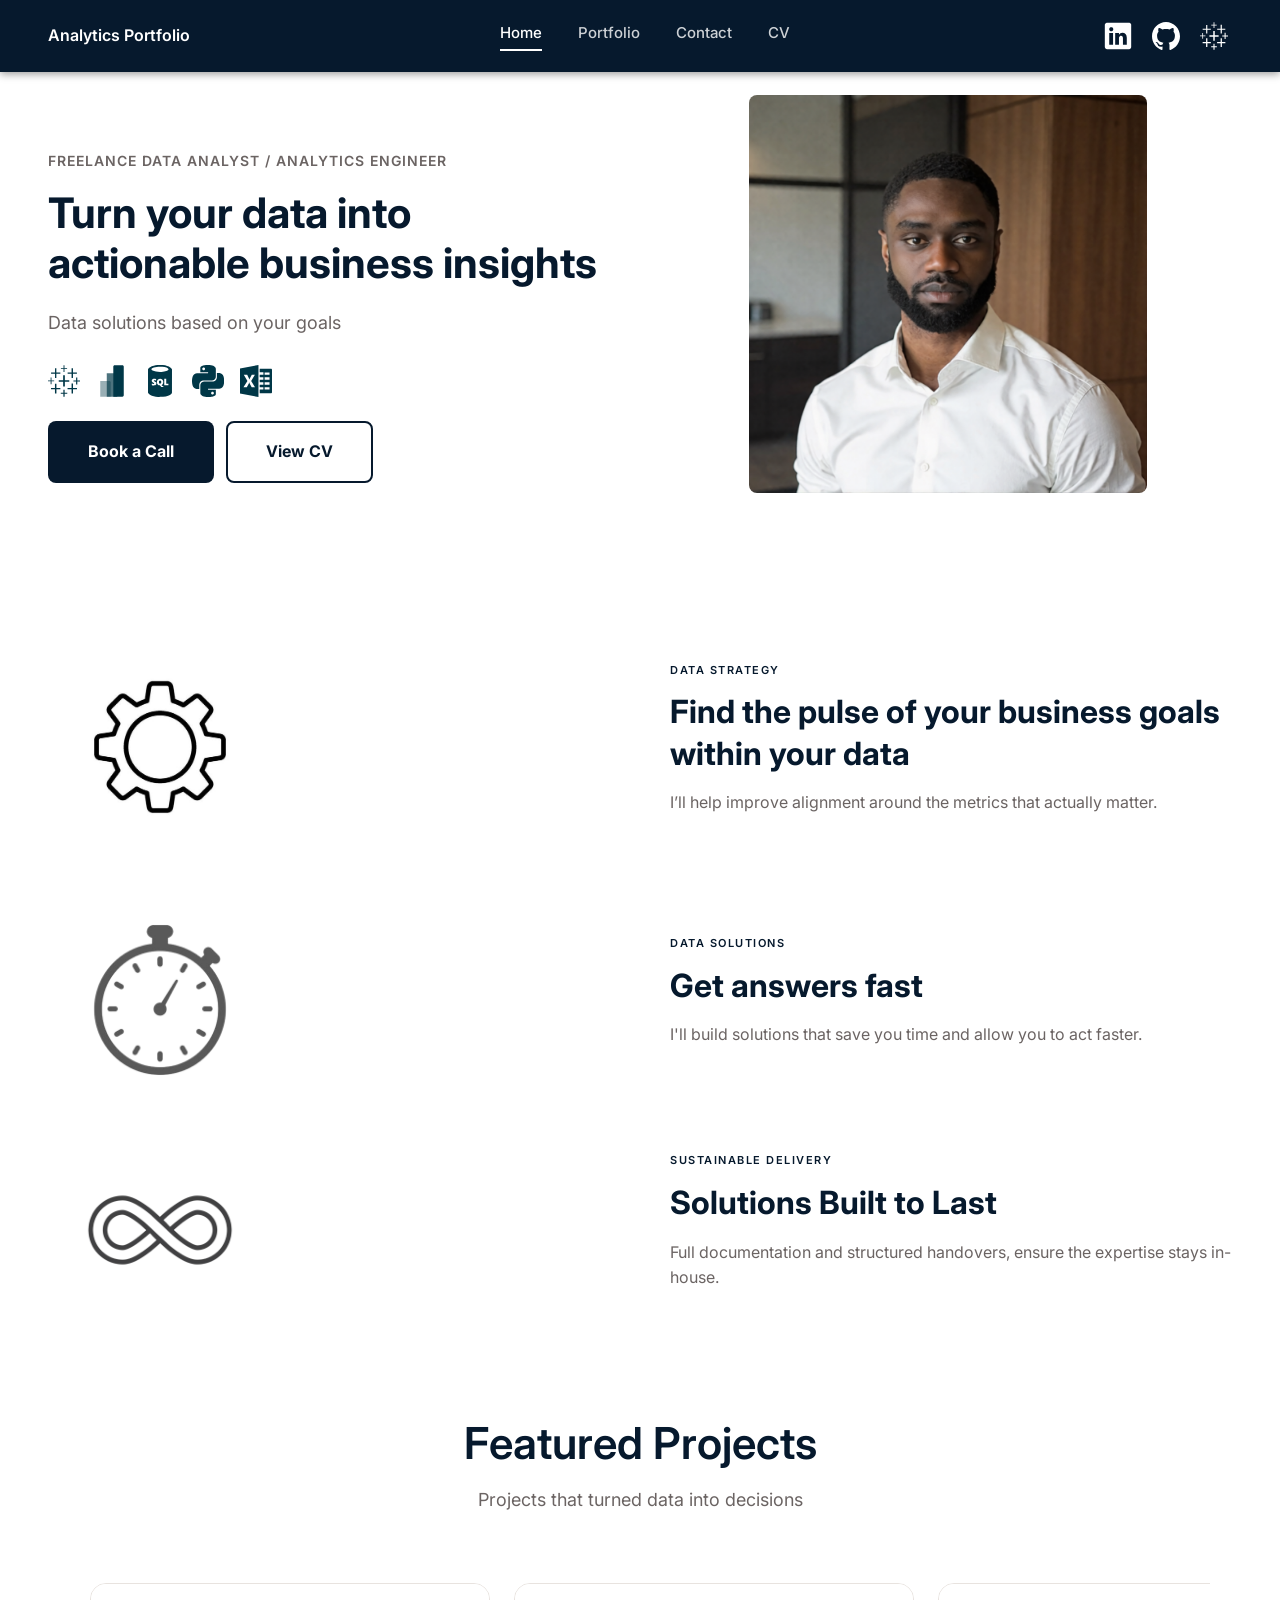
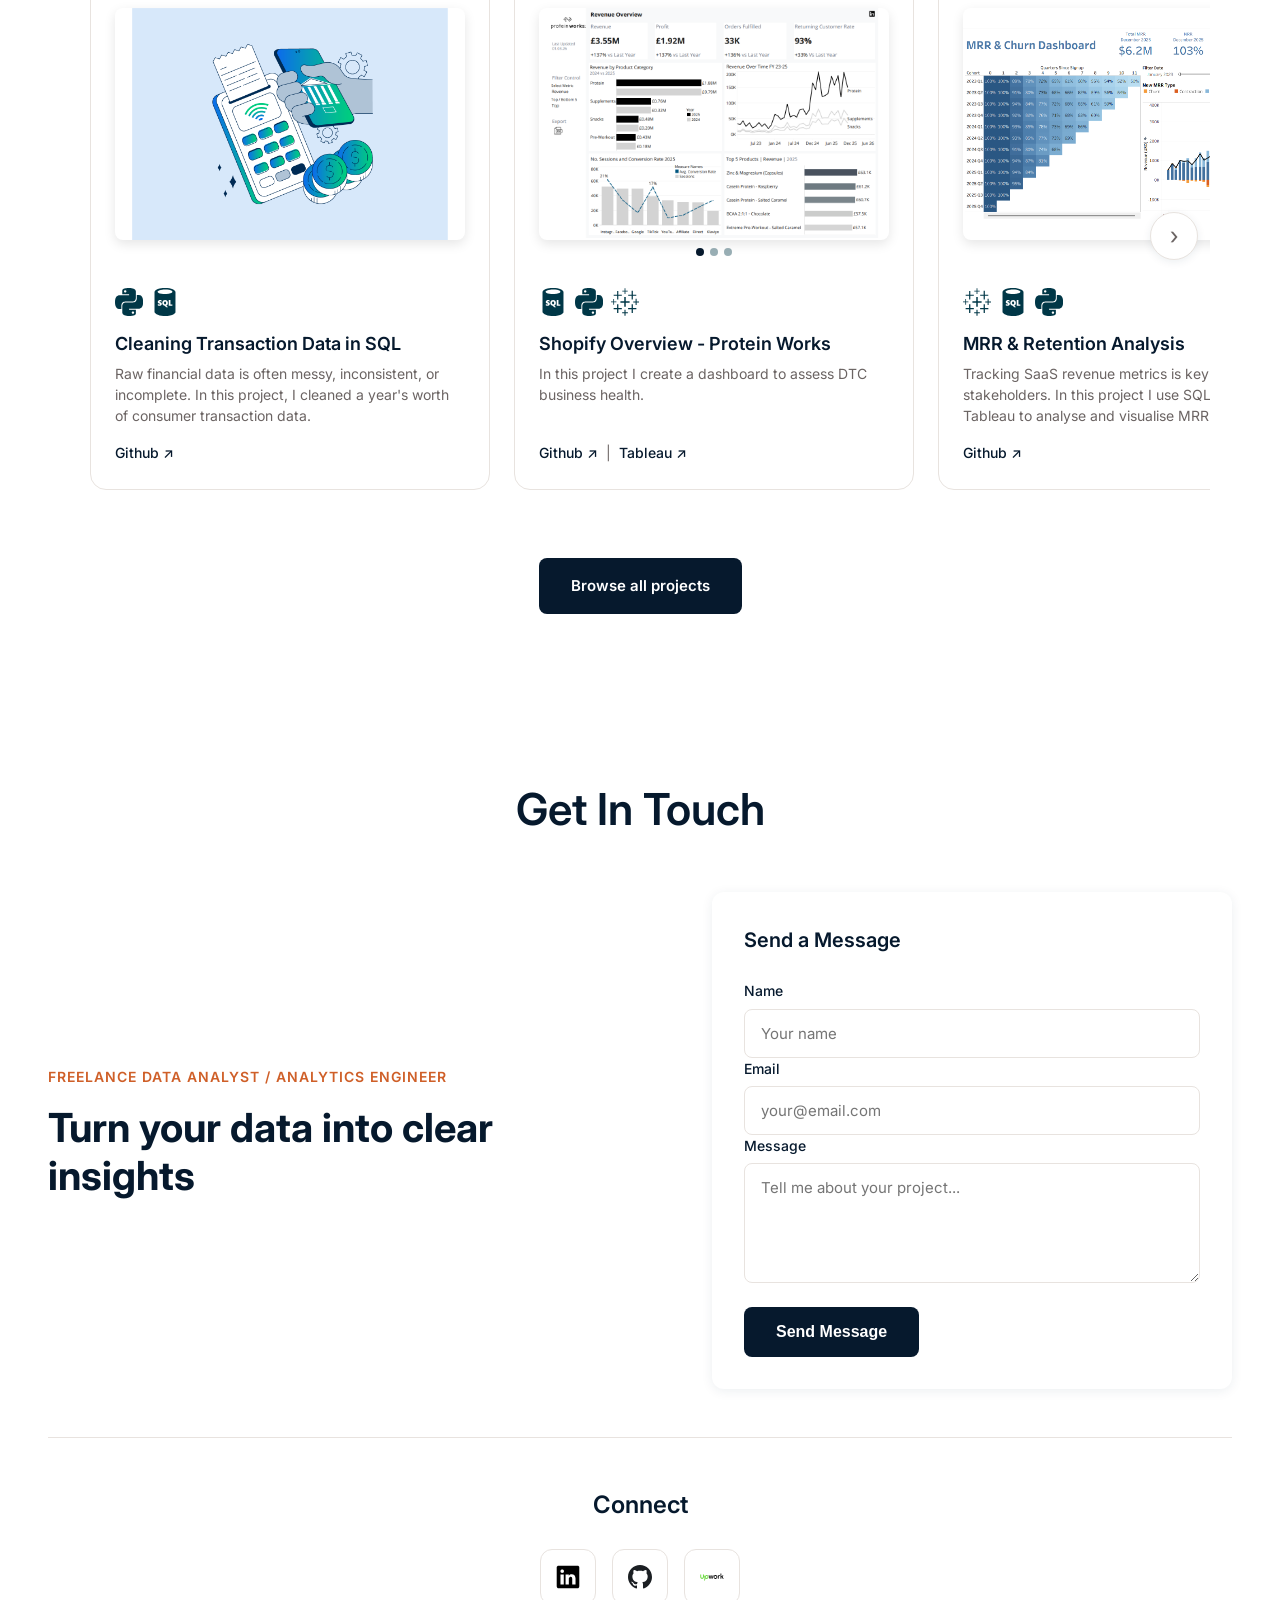
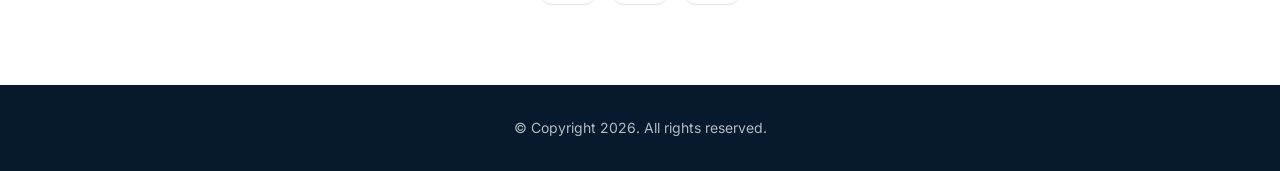
==== index.html @ f3344a10 "Update index.html" ====
<!DOCTYPE html>
<html lang="en">
<head>
    <!-- Google tag (gtag.js) - Dev -->
    <script async src="https://www.googletagmanager.com/gtag/js?id=G-F4G6LH6RDJ"></script>
    <script>
      window.dataLayer = window.dataLayer || [];
      function gtag(){dataLayer.push(arguments);}
      gtag('js', new Date());

      gtag('config', 'G-F4G6LH6RDJ');
    </script>

    <meta charset="UTF-8">
    <meta name="viewport" content="width=device-width, initial-scale=1.0">

    <!-- SEO: Title & Description -->
    <title>Geoffrey Rwamakuba - Data Analyst / Analytics Engineer</title>
    <meta name="description" content="Freelance Data Analyst / Analytics Engineer.">

    <!-- SEO: Open Graph (LinkedIn/Facebook) -->
    <meta property="og:title" content="Geoffrey Rwamakuba">
    <meta property="og:description" content="Data solutions that connect your metrics to business goals. Tableau, Power BI, SQL expertise.">
    <meta property="og:image" content="assets/images/og-image.png">
    <meta property="og:type" content="website">

    <!-- Favicon -->
    <!-- <link rel="icon" type="image/png" href="assets/images/hero/headshot2.png">
    <link rel="apple-touch-icon" href="assets/brand/profile_preview.png"> -->

    <!-- Fonts & Styles -->
    <link rel="preconnect" href="https://fonts.googleapis.com">
    <link rel="preconnect" href="https://fonts.gstatic.com" crossorigin>
    <link href="https://fonts.googleapis.com/css2?family=Inter:wght@400;500;600;700&display=swap" rel="stylesheet">
    <link rel="stylesheet" href="styles.css">
</head>
<body>
    <!-- Skip to main content (accessibility) -->
    <a href="#main" class="skip-link">Skip to content</a>

    <!-- Dev Controls (Draggable) -->
    <div class="dev-controls" id="devControls">
        <span class="drag-handle">⋮⋮</span>
        <div class="control-group">
            <span class="control-label">Projects:</span>
            <button class="dev-btn active" onclick="setCardCount(3)">3</button>
            <button class="dev-btn" onclick="setCardCount(6)">6</button>
        </div>
        <div class="control-group">
            <span class="control-label">Testimonials:</span>
            <button class="dev-btn active" onclick="setTestimonialCount(3)">3</button>
            <button class="dev-btn" onclick="setTestimonialCount(6)">6</button>
        </div>
    </div>

    <!-- Page Container -->
    <div class="page-container width-1440" id="pageContainer">

        <!-- SECTION 1: NAVIGATION -->
        <nav class="nav">
            <div class="nav-container">
                <a href="index.html" class="nav-logo">
                    <!-- <img src="assets/brand/logo.svg" alt="OVM Analytics Logo" class="nav-logo-icon"> -->
                    <span class="nav-logo-text">Analytics Portfolio</span>
                </a>
                <!-- Hamburger button (hidden on desktop, shown on mobile) -->
                <button class="nav-hamburger" id="navHamburger" aria-label="Toggle menu" aria-expanded="false">
                    <span class="hamburger-line"></span>
                    <span class="hamburger-line"></span>
                    <span class="hamburger-line"></span>
                </button>
                <div class="nav-links">
                    <a href="index.html" class="nav-link active">Home</a>
                    <a href="portfolio.html" class="nav-link">Portfolio</a>
                    <!-- <a href="#testimonials" class="nav-link">Testimonials</a> -->
                    <!-- <a href="resources.html" class="nav-link">Resources</a> -->
                    <a href="#contact" class="nav-link">Contact</a>
                    <a href="assets/docs/cv.pdf" class="nav-link" target="_blank" rel="noopener noreferrer">CV</a>
                </div>
                <div class="nav-social">
                    <a href="https://www.linkedin.com/in/geoffrey-rwamakuba-0442b8241/" class="social-icon" target="_blank" rel="noopener noreferrer" aria-label="LinkedIn">
                        <img src="assets/icons/social/original/linkedin.svg" alt="LinkedIn">
                    </a>
                    <a href="https://github.com/geoffreyrwamakuba-rgb" class="social-icon" target="_blank" rel="noopener noreferrer" aria-label="GitHub">
                        <img src="assets/icons/social/original/github.svg" alt="GitHub">
                    </a>
                    <a href="https://public.tableau.com/app/profile/geoffrey.rwamakuba/vizzes" class="social-icon" target="_blank" rel="noopener noreferrer" aria-label="Tableau Public">
                        <img src="assets/icons/social/original/tableau.svg" alt="Tableau Public">
                    </a>
                </div>
            </div>
        </nav>

        <!-- SECTION 2: HERO -->
        <section class="hero" id="main">
            <div class="hero-container">
                <!-- Mobile intro: photo + badge side by side (hidden on desktop) -->
                <div class="hero-intro">
                    <div class="hero-intro-photo">
                        <!-- <img src="assets/images/hero/Hero Image.png" alt="Valerie Mace"> -->
                         <!-- <img src="assets/images/hero/City.png" alt="City"> -->
                    </div>
                    <!-- <div class="hero-intro-text">
                        <span class="badge-title">FREELANCE Data Analyst / Analytics Engineer</span>
                        <span class="badge-stats">10+ clients across 6 industries</span>
                    </div> -->
                </div>
                <div class="hero-left">
                    <p class="hero-trust-badge"><span class="badge-title">Freelance Data Analyst / Analytics Engineer</span></p>
                    <h1 class="hero-headline" id="heroHeadline">Turn your data into actionable business insights</h1>
                    <div class="hero-subheadline">
                        <span id="heroSubheadline">Data solutions based on your goals</span>
                    </div>
                    <div class="toolstack">
                        <div class="toolstack-icons">
                            <div class="tool-icon"><img src="assets/icons/tools/teal/tableau.svg" alt="Tableau"></div>
                            <div class="tool-icon"><img src="assets/icons/tools/teal/powerbi.svg" alt="Power BI"></div>
                            <div class="tool-icon"><img src="assets/icons/tools/teal/sql.svg" alt="SQL"></div>
                            <div class="tool-icon"><img src="assets/icons/tools/teal/python.svg" alt="Python"></div>
                            <!-- <div class="tool-icon"><img src="assets/icons/tools/teal/dbt.svg" alt="dbt"></div> -->
                            <div class="tool-icon"><img src="assets/icons/tools/teal/excel.svg" alt="Excel"></div>
                        </div>
                    </div>
                    <div class="cta-row">
                        <!-- <a href="javascript:void(0)" class="cta-primary" onclick="openCalendlyModal()">Book a Call</a> -->
                        <a href="https://calendly.com/geoffreyrwamakuba/30min"
                        class="cta-primary"
                        target="_blank"> Book a Call</a>

                        <a href="assets/docs/cv.pdf" class="cta-secondary" target="_blank" rel="noopener noreferrer">View CV</a>
                    </div>
                    <!-- <p class="hero-fud">Free 15 minute call. I'll tell you if I'm not the right fit.</p> -->
                </div>
                <div class="hero-right">
                    <div class="hero-image">
                        <img src="assets/images/hero/headshot2.png" alt="Data visualisation dashboard example">
                    </div>
                </div>
            </div>
        </section>



        <!-- SECTION 3: SERVICES + TESTIMONIALS (no header) -->

<section class="services-section">    
    <div class="services-container" id="servicesContainer"></div>
<!-- Service blocks loaded dynamically from JSON -->
</section>

        <!-- SECTION 4: PORTFOLIO -->
        <section class="portfolio-section">
            <div class="portfolio-header">
                <h2 class="portfolio-title">Featured Projects</h2>
                <p class="portfolio-subtitle">Projects that turned data into decisions</p>
            </div>
            <div class="carousel-wrapper" id="portfolioCarousel">
                <a class="carousel-arrow left hidden" onclick="scrollCarousel(-1)">‹</a>
                <div class="carousel-track" id="carouselTrack">
                    <!-- Featured projects loaded dynamically from portfolio.json -->
                </div>
                <a class="carousel-arrow right" onclick="scrollCarousel(1)">›</a>
            </div>
            <div class="portfolio-cta-wrapper">
                <a href="portfolio.html" class="portfolio-cta">Browse all projects</a>
            </div>
        </section>

<!-- SECTION 5: TESTIMONIALS CAROUSEL -->

<section class="testimonials-section" id="testimonials" style="display:none;">
    
</section>
        <!-- Testimonial Modal -->
        <div class="testimonial-modal-overlay" id="testimonialModal">
            <div class="testimonial-modal">
                <div class="testimonial-modal-header">
                    <div class="testimonial-card-header-left">
                        <img class="testimonial-card-avatar" id="modalAvatar" src="" alt="">
                        <div class="testimonial-card-info">
                            <span class="testimonial-card-name" id="modalName">Client Name</span>
                            <span class="testimonial-card-role" id="modalRole">Title at Company</span>
                        </div>
                    </div>
                    <button class="testimonial-modal-close" onclick="closeTestimonialModal()">×</button>
                </div>
                <div class="testimonial-modal-body">
                    <p class="testimonial-modal-quote" id="modalQuote">Full testimonial text...</p>
                </div>
            </div>
        </div>

        <!-- SECTION 6: FINAL CTA -->
        <section class="final-cta-section" id="contact">
            <div class="final-cta-header">
                <h2 class="final-cta-title">Get In Touch</h2>
            </div>
            <div class="final-cta-container">
                <div class="final-cta-content">
                    <p class="final-cta-badge">
                        <span class="cta-badge-title">Freelance Data Analyst / Analytics Engineer</span>
                    </p>
                    <h2 class="final-cta-headline">Turn your data into clear insights</h2>
                    <!-- <p class="final-cta-body">Whether you're swimming in data or still figuring out what to track, let's build a system that connects your metrics to your goals.</p>
                    <div class="value-checklist">
                        <div class="value-checklist-item">
                            <div class="check-icon"></div>
                            <p>Strategy that ties metrics to business outcomes</p>
                        </div>
                        <div class="value-checklist-item">
                            <div class="check-icon"></div>
                            <p>Solutions that cut reporting time from days to minutes</p>
                        </div>
                        <div class="value-checklist-item">
                            <div class="check-icon"></div>
                            <p>Clear documentation that ensures smooth handover</p>
                        </div>
                    </div>
                    <div class="final-cta-buttons">
                        <a href="javascript:void(0)" class="cta-primary" onclick="openCalendlyModal()">Book a Call</a>
                        <a href="assets/docs/cv.pdf" class="cta-secondary" target="_blank" rel="noopener noreferrer">View CV</a>
                    </div>
                    <p class="final-cta-fud">Free 15 minute call. I'll tell you if I'm not the right fit.</p> -->
                </div>
                <div class="contact-form-wrapper">
                    <h3 class="contact-form-title">Send a Message</h3>
                    <form action="https://api.web3forms.com/submit" method="POST">
                        <!-- Web3Forms configuration -->
                        <input type="hidden" name="access_key" value="ca297eec-acf3-4c9d-9522-6eb7807472e6">
                        <input type="hidden" name="subject" value="New enquiry from landing page">
                        <!-- Spam protection honeypot -->
                        <input type="checkbox" name="botcheck" class="hidden" style="display: none;">

                        <div class="form-group">
                            <label for="name">Name</label>
                            <input type="text" id="name" name="name" placeholder="Your name" required>
                        </div>

                        <div class="form-group">
                            <label for="email">Email</label>
                            <input type="email" id="email" name="email" placeholder="your@email.com" required>
                        </div>

                        <div class="form-group">
                            <label for="message">Message</label>
                            <textarea id="message" name="message" placeholder="Tell me about your project..." required></textarea>
                        </div>

                        <!-- hCaptcha spam protection -->
                        <div class="h-captcha" data-captcha="true"></div>

                        <button type="submit" class="form-submit" id="formSubmitBtn">Send Message</button>
                        <p id="formResult" class="form-result"></p>
                    </form>
                </div>
            </div>
            <!-- CONNECT SECTION -->
            <div class="connect-section">
                <h3 class="connect-title">Connect</h3>
                <div class="connect-icons">
                    <a href="https://www.linkedin.com/in/geoffrey-rwamakuba-0442b8241/" class="connect-icon" target="_blank" rel="noopener noreferrer" aria-label="LinkedIn">
                        <img src="assets/icons/social/original/linkedin.svg" alt="LinkedIn">
                    </a>
                    <a href="https://github.com/geoffreyrwamakuba-rgb" class="connect-icon" target="_blank" rel="noopener noreferrer" aria-label="GitHub">
                        <img src="assets/icons/social/original/github2.svg" alt="GitHub">
                    </a>
                    <a href="https://www.upwork.com/freelancers/~013f57c009b87d89d5?viewMode=1" class="connect-icon" target="_blank" rel="noopener noreferrer" aria-label="Upwork">
                        <img src="assets/icons/social/original/upwork.svg" alt="Upwork">
                    </a>
                </div>
            </div>
        </section>

        <!-- Calendly Popup Modal -->
        <div class="calendly-modal-overlay" id="calendlyModal">
            <div class="calendly-modal">
                <button class="calendly-modal-close" onclick="closeCalendlyModal()">&times;</button>
                <!-- Calendly inline widget (detailed version) -->
                <div class="calendly-inline-widget" data-url="https://calendly.com/ovm_analytics/30min?hide_gdpr_banner=1" style="width:100%;height:100%;"></div>
            </div>
        </div>
        <script type="text/javascript" src="https://assets.calendly.com/assets/external/widget.js" async></script>

        <!-- SECTION 7: FOOTER -->
        <footer class="footer">
            <div class="footer-container">
                <p class="footer-copyright"><span class="copyright-main">&copy; Copyright 2026.</span> <span class="copyright-rights">All rights reserved.</span></p>
            </div>
        </footer>

    </div>

    <!-- Lightbox Overlay -->
    <div class="lightbox-overlay" id="lightbox" onclick="closeLightbox()">
        <span class="lightbox-close">&times;</span>
        <div class="lightbox-content" onclick="event.stopPropagation()">
            Full-size dashboard preview
        </div>
    </div>

    <script>
        // =========================================
        // MOBILE NAVIGATION TOGGLE
        // =========================================
        const navHamburger = document.getElementById('navHamburger');
        const navElement = document.querySelector('.nav');

        navHamburger.addEventListener('click', function() {
            // Toggle active class on hamburger (for X animation)
            navHamburger.classList.toggle('active');
            // Toggle nav-open class on nav element (to show/hide dropdown)
            navElement.classList.toggle('nav-open');
            // Update aria-expanded for accessibility
            const isExpanded = navHamburger.classList.contains('active');
            navHamburger.setAttribute('aria-expanded', isExpanded);
        });

        // Close menu when clicking a nav link (for same-page anchors)
        document.querySelectorAll('.nav-link').forEach(link => {
            link.addEventListener('click', function() {
                navHamburger.classList.remove('active');
                navElement.classList.remove('nav-open');
                navHamburger.setAttribute('aria-expanded', 'false');
            });
        });

        // =========================================
        // DEV CONTROLS: Card Count Toggle
        // =========================================
        function setCardCount(count) {
            const extraCards = document.querySelectorAll('.portfolio-card.extra-card');
            const buttons = document.querySelectorAll('.dev-controls .dev-btn');

            extraCards.forEach(card => {
                if (count === 3) {
                    card.classList.add('hidden-card');
                } else {
                    card.classList.remove('hidden-card');
                }
            });

            buttons.forEach(btn => {
                btn.classList.remove('active');
                if (btn.textContent === String(count)) {
                    btn.classList.add('active');
                }
            });

            // Reset carousel position when card count changes
            resetCarousel();
        }

        function resetCarousel() {
            carouselPosition = 0;
            const track = document.getElementById('carouselTrack');
            track.style.transform = 'translateX(0)';

            // Hide left arrow (we're at position 0)
            const wrapper = document.getElementById('portfolioCarousel');
            const leftArrow = wrapper.querySelector('.carousel-arrow.left');
            leftArrow.classList.add('hidden');

            // Update arrow visibility using shared function
            updateCarouselArrows();
        }

        // Check carousel fit on page load
        window.addEventListener('load', resetCarousel);

        // =========================================
        // DRAGGABLE DEV CONTROLS
        // =========================================
        (function() {
            const controls = document.getElementById('devControls');
            let isDragging = false;
            let offsetX, offsetY;

            controls.addEventListener('mousedown', function(e) {
                if (e.target.tagName === 'BUTTON') return;
                isDragging = true;
                offsetX = e.clientX - controls.getBoundingClientRect().left;
                offsetY = e.clientY - controls.getBoundingClientRect().top;
                controls.style.cursor = 'grabbing';
            });

            document.addEventListener('mousemove', function(e) {
                if (!isDragging) return;
                e.preventDefault();
                controls.style.left = (e.clientX - offsetX) + 'px';
                controls.style.top = (e.clientY - offsetY) + 'px';
                controls.style.right = 'auto';
            });

            document.addEventListener('mouseup', function() {
                isDragging = false;
                controls.style.cursor = 'move';
            });
        })();

        // =========================================
        // LIGHTBOX (with multi-image support)
        // =========================================
        let currentLightboxImages = [];
        let currentLightboxIndex = 0;

        function openLightbox(element) {
            const carouselImages = element.querySelector('.carousel-images');
            const lightboxContent = document.querySelector('.lightbox-content');

            if (carouselImages) {
                currentLightboxImages = JSON.parse(carouselImages.dataset.images);
                currentLightboxIndex = Array.from(carouselImages.querySelectorAll('img')).findIndex(img => img.classList.contains('active'));
                renderLightboxWithDots(lightboxContent);
            } else {
                const img = element.querySelector('img');
                currentLightboxImages = [img.src];
                currentLightboxIndex = 0;
                lightboxContent.innerHTML = `<img src="${img.src}" alt="${img.alt}">`;
            }

            document.getElementById('lightbox').classList.add('active');
            document.body.style.overflow = 'hidden';
        }

        function renderLightboxWithDots(lightboxContent) {
            const hasMultiple = currentLightboxImages.length > 1;

            const arrowsHTML = hasMultiple
                ? `<button class="lightbox-arrow-left" onclick="lightboxPrev()">&#8249;</button>
                   <button class="lightbox-arrow-right" onclick="lightboxNext()">&#8250;</button>`
                : '';

            const dotsHTML = hasMultiple
                ? `<div class="lightbox-dots">${currentLightboxImages.map((_, i) =>
                    `<span class="lightbox-dot${i === currentLightboxIndex ? ' active' : ''}" onclick="switchLightboxImage(${i})"></span>`
                  ).join('')}</div>`
                : '';

            lightboxContent.innerHTML = `
                ${arrowsHTML}
                <img src="${currentLightboxImages[currentLightboxIndex]}" alt="Portfolio image">
                ${dotsHTML}
            `;
        }

        function switchLightboxImage(index) {
            currentLightboxIndex = index;
            renderLightboxWithDots(document.querySelector('.lightbox-content'));
        }

        function lightboxPrev() {
            currentLightboxIndex = currentLightboxIndex === 0 ? currentLightboxImages.length - 1 : currentLightboxIndex - 1;
            renderLightboxWithDots(document.querySelector('.lightbox-content'));
        }

        function lightboxNext() {
            currentLightboxIndex = currentLightboxIndex === currentLightboxImages.length - 1 ? 0 : currentLightboxIndex + 1;
            renderLightboxWithDots(document.querySelector('.lightbox-content'));
        }

        function closeLightbox() {
            document.getElementById('lightbox').classList.remove('active');
            document.body.style.overflow = '';
        }

        document.addEventListener('keydown', function(e) {
            if (e.key === 'Escape') closeLightbox();
            if (document.getElementById('lightbox').classList.contains('active') && currentLightboxImages.length > 1) {
                if (e.key === 'ArrowLeft') lightboxPrev();
                if (e.key === 'ArrowRight') lightboxNext();
            }
        });

        // =========================================
        // CAROUSEL NAVIGATION
        // =========================================
        let carouselPosition = 0;
        const CARD_WIDTH = 400;
        const GAP = 24;

        function scrollCarousel(direction) {
            const track = document.getElementById('carouselTrack');
            // Remove centering when scrolling
            track.classList.remove('centered');

            // Only count visible cards (not hidden)
            const cards = track.querySelectorAll('.portfolio-card:not(.hidden-card)');
            const totalCards = cards.length;
            const wrapper = document.querySelector('.carousel-wrapper');
            const cardWidth = CARD_WIDTH + GAP;
            const visibleWidth = wrapper.clientWidth;
            const totalTrackWidth = totalCards * cardWidth - GAP;

            const maxOffset = totalTrackWidth - visibleWidth;
            const cardsFullyVisible = Math.floor((visibleWidth + GAP) / cardWidth);
            const maxPosition = Math.max(0, totalCards - cardsFullyVisible);

            carouselPosition += direction;
            carouselPosition = Math.max(0, Math.min(carouselPosition, maxPosition));

            let offset;
            if (carouselPosition === 0) {
                offset = 0;
            } else if (carouselPosition >= maxPosition) {
                offset = maxOffset;
            } else {
                const totalCardsWidth = cardsFullyVisible * cardWidth - GAP;
                const symmetricPeek = (visibleWidth - totalCardsWidth) / 2;
                offset = (carouselPosition * cardWidth) - symmetricPeek;
                offset = Math.max(0, Math.min(offset, maxOffset));
            }

            track.style.transform = `translateX(-${offset}px)`;

            const leftArrow = document.querySelector('.carousel-arrow.left');
            const rightArrow = document.querySelector('.carousel-arrow.right');

            leftArrow.classList.toggle('hidden', carouselPosition === 0);
            rightArrow.classList.toggle('hidden', carouselPosition >= maxPosition);
        }

        // =========================================
        // TESTIMONIALS CAROUSEL NAVIGATION
        // =========================================
        let testimonialsPosition = 0;

        function scrollTestimonials(direction) {
            const track = document.getElementById('testimonialsTrack');
            track.classList.remove('centered');

            const cards = track.querySelectorAll('.testimonial-card-full:not(.hidden-card)');
            const totalCards = cards.length;
            const wrapper = document.getElementById('testimonialsCarousel');
            const cardWidth = CARD_WIDTH + GAP;
            const visibleWidth = wrapper.clientWidth;
            const totalTrackWidth = totalCards * cardWidth - GAP;

            const maxOffset = totalTrackWidth - visibleWidth;
            const cardsFullyVisible = Math.floor((visibleWidth + GAP) / cardWidth);
            const maxPosition = Math.max(0, totalCards - cardsFullyVisible);

            testimonialsPosition += direction;
            testimonialsPosition = Math.max(0, Math.min(testimonialsPosition, maxPosition));

            let offset;
            if (testimonialsPosition === 0) {
                offset = 0;
            } else if (testimonialsPosition >= maxPosition) {
                offset = maxOffset;
            } else {
                const totalCardsWidth = cardsFullyVisible * cardWidth - GAP;
                const symmetricPeek = (visibleWidth - totalCardsWidth) / 2;
                offset = (testimonialsPosition * cardWidth) - symmetricPeek;
                offset = Math.max(0, Math.min(offset, maxOffset));
            }

            track.style.transform = `translateX(-${offset}px)`;

            const leftArrow = wrapper.querySelector('.carousel-arrow.left');
            const rightArrow = wrapper.querySelector('.carousel-arrow.right');

            leftArrow.classList.toggle('hidden', testimonialsPosition === 0);
            rightArrow.classList.toggle('hidden', testimonialsPosition >= maxPosition);
        }

        // =========================================
        // DEV CONTROLS: Testimonial Count Toggle
        // =========================================
        function setTestimonialCount(count) {
            const extraCards = document.querySelectorAll('.testimonial-card-full.extra-testimonial-card');
            const controlGroups = document.querySelectorAll('.dev-controls .control-group');
            const testimonialButtons = controlGroups[1].querySelectorAll('.dev-btn');

            extraCards.forEach(card => {
                if (count === 3) {
                    card.classList.add('hidden-card');
                } else {
                    card.classList.remove('hidden-card');
                }
            });

            testimonialButtons.forEach(btn => {
                btn.classList.remove('active');
                if (btn.textContent === String(count)) {
                    btn.classList.add('active');
                }
            });

            // Reset testimonials carousel position
            testimonialsPosition = 0;
            const track = document.getElementById('testimonialsTrack');
            track.style.transform = 'translateX(0)';

            // Hide left arrow (we're at position 0)
            const wrapper = document.getElementById('testimonialsCarousel');
            const leftArrow = wrapper.querySelector('.carousel-arrow.left');
            leftArrow.classList.add('hidden');

            // Update arrow visibility using shared function
            updateCarouselArrows();
        }

        // =========================================
        // TESTIMONIAL MODAL
        // =========================================
        function openTestimonialModal(card) {
            const name = card.querySelector('.testimonial-card-name').textContent;
            // Remove <br> from role for modal (natural text flow in full screen)
            const role = card.querySelector('.testimonial-card-role').innerHTML.replace(/<br\s*\/?>/gi, ' ');
            const quote = card.querySelector('.testimonial-card-quote').innerHTML;
            const avatar = card.querySelector('.testimonial-card-avatar');
            const avatarSrc = avatar.src;
            const avatarAlt = avatar.alt;

            document.getElementById('modalName').textContent = name;
            document.getElementById('modalRole').innerHTML = role;
            document.getElementById('modalQuote').innerHTML = quote;
            document.getElementById('modalAvatar').src = avatarSrc;
            document.getElementById('modalAvatar').alt = avatarAlt;

            document.getElementById('testimonialModal').classList.add('active');
            document.body.style.overflow = 'hidden';
        }

        function closeTestimonialModal() {
            document.getElementById('testimonialModal').classList.remove('active');
            document.body.style.overflow = '';
        }

        // Close on overlay click
        document.getElementById('testimonialModal').addEventListener('click', function(e) {
            if (e.target === this) {
                closeTestimonialModal();
            }
        });

        // Close on Escape key
        document.addEventListener('keydown', function(e) {
            if (e.key === 'Escape') {
                closeTestimonialModal();
            }
        });

        // =========================================
        // CAROUSEL ARROW VISIBILITY
        // =========================================
        function updateCarouselArrows() {
            const cardWidth = CARD_WIDTH + GAP;

            // Portfolio carousel
            const portfolioWrapper = document.getElementById('portfolioCarousel');
            const portfolioTrack = document.getElementById('carouselTrack');
            const portfolioRightArrow = portfolioWrapper.querySelector('.carousel-arrow.right');
            const portfolioCards = portfolioTrack.querySelectorAll('.portfolio-card:not(.hidden-card)');
            // Use clientWidth (excludes padding) for accurate visible content area
            const portfolioVisibleWidth = portfolioWrapper.clientWidth;
            const portfolioTotalWidth = (portfolioCards.length * cardWidth) - GAP;

            if (portfolioTotalWidth <= portfolioVisibleWidth) {
                portfolioTrack.classList.add('centered');
                portfolioRightArrow.classList.add('hidden');
            } else {
                portfolioTrack.classList.remove('centered');
                portfolioRightArrow.classList.remove('hidden');
            }

            // Testimonials carousel
            const testimonialsWrapper = document.getElementById('testimonialsCarousel');
            const testimonialsTrack = document.getElementById('testimonialsTrack');
            const testimonialsRightArrow = testimonialsWrapper.querySelector('.carousel-arrow.right');
            const testimonialsCards = testimonialsTrack.querySelectorAll('.testimonial-card-full:not(.hidden-card)');
            // Use clientWidth (excludes padding) for accurate visible content area
            const testimonialsVisibleWidth = testimonialsWrapper.clientWidth;
            const testimonialsTotalWidth = (testimonialsCards.length * cardWidth) - GAP;

            if (testimonialsTotalWidth <= testimonialsVisibleWidth) {
                testimonialsTrack.classList.add('centered');
                testimonialsRightArrow.classList.add('hidden');
            } else {
                testimonialsTrack.classList.remove('centered');
                testimonialsRightArrow.classList.remove('hidden');
            }
        }

        // =========================================
        // LOAD TESTIMONIALS FROM JSON
        // =========================================
        function renderTestimonials(testimonials) {
            const track = document.getElementById('testimonialsTrack');
            const linkedinIconSVG = '<svg class="testimonial-linkedin-icon" viewBox="0 0 24 24"><path d="M20.447 20.452h-3.554v-5.569c0-1.328-.027-3.037-1.852-3.037-1.853 0-2.136 1.445-2.136 2.939v5.667H9.351V9h3.414v1.561h.046c.477-.9 1.637-1.85 3.37-1.85 3.601 0 4.267 2.37 4.267 5.455v6.286zM5.337 7.433c-1.144 0-2.063-.926-2.063-2.065 0-1.138.92-2.063 2.063-2.063 1.14 0 2.064.925 2.064 2.063 0 1.139-.925 2.065-2.064 2.065zm1.782 13.019H3.555V9h3.564v11.452zM22.225 0H1.771C.792 0 0 .774 0 1.729v20.542C0 23.227.792 24 1.771 24h20.451C23.2 24 24 23.227 24 22.271V1.729C24 .774 23.2 0 22.222 0h.003z"/></svg>';

            testimonials.forEach(t => {
                // Join paragraphs with <br><br> for spacing
                const quoteHtml = t.quote.join('<br><br>');

                const card = document.createElement('div');
                card.className = 'testimonial-card-full';
                card.innerHTML = `
                    <div class="testimonial-card-header">
                        <div class="testimonial-card-header-left">
                            <img class="testimonial-card-avatar" src="${t.photo}" alt="${t.name}">
                            <div class="testimonial-card-info">
                                <span class="testimonial-card-name">${t.name}</span>
                                <span class="testimonial-card-role">${t.role} at<br>${t.company}</span>
                            </div>
                        </div>
                        ${linkedinIconSVG}
                    </div>
                    <div class="testimonial-card-body">
                        <p class="testimonial-card-quote">${quoteHtml}</p>
                        <a href="javascript:void(0)" class="testimonial-read-more" onclick="openTestimonialModal(this.closest('.testimonial-card-full'))">Read more</a>
                    </div>
                `;
                track.appendChild(card);
            });

            // Update carousel arrows after testimonials are loaded
            updateCarouselArrows();
        }

        // Load testimonials on page load
        fetch('data/testimonials.json')
            .then(response => response.json())
            .then(testimonials => renderTestimonials(testimonials))
            .catch(error => console.error('Error loading testimonials:', error));

        // =========================================
        // LOAD SERVICES FROM JSON
        // =========================================
        function renderServices(data) {
            const container = document.getElementById('servicesContainer');

            data.services.forEach((service, index) => {
                // Alternate layout: even index = image left, odd = image right (reverse)
                
                
                const block = document.createElement('div');
                block.className = 'service-block';

                // Build testimonial HTML if quote exists
                let testimonialHtml = '';
                if (service.testimonial && service.testimonial.quote) {
                    testimonialHtml = `
                        <div class="testimonial-card">
                            <p class="testimonial-quote">"${service.testimonial.quote}"</p>
                            <div class="testimonial-author">
                                <img class="testimonial-avatar" src="${service.testimonial.photo}" alt="${service.testimonial.name}">
                                <div class="testimonial-info">
                                    <span class="testimonial-name">${service.testimonial.name}</span>
                                    <span class="testimonial-role">${service.testimonial.role} at ${service.testimonial.company}</span>
                                </div>
                            </div>
                        </div>
                    `;
                }

                block.innerHTML = `
                    <div class="service-block-image">
                        ${service.image ? `<img src="${service.image}" alt="${service.label}" class="service-image">` : '<div class="service-image-placeholder">Image or video</div>'}
                    </div>
                    <div class="service-block-content">
                        <p class="service-label">${service.label || 'Service'}</p>
                        <h3 class="service-title">${service.title || 'Title coming soon'}</h3>
                        <p class="service-description">${service.description || 'Description coming soon.'}</p>
                        ${testimonialHtml}
                    </div>
                `;

                container.appendChild(block);
            });
        }

        // Load services on page load
        fetch('data/services.json')
            .then(response => response.json())
            .then(data => renderServices(data))
            .catch(error => console.error('Error loading services:', error));

        // =========================================
        // LOAD HERO FROM JSON
        // =========================================
        function renderHero(data) {
            const hero = data.hero;
            document.getElementById('heroHeadline').textContent = hero.headline;
            document.getElementById('heroSubheadline').textContent = hero.subheadline;
        }

        // Load hero on page load
        fetch('data/hero.json')
            .then(response => response.json())
            .then(data => renderHero(data))
            .catch(error => console.error('Error loading hero:', error));

        // =========================================
        // FEATURED PORTFOLIO (from JSON)
        // =========================================
        const FEATURED_IDS = [1, 2, 9]; // Hockey Recruitment, Marketing Spend, LinkedIn Performance

        function loadFeaturedPortfolio() {
            fetch('data/portfolio.json')
                .then(response => response.json())
                .then(projects => {
                    const featured = projects.filter(p => FEATURED_IDS.includes(p.id));
                    renderFeaturedProjects(featured);
                })
                .catch(error => console.error('Error loading featured portfolio:', error));
        }

        function renderFeaturedProjects(projects) {
            const track = document.getElementById('carouselTrack');
            track.innerHTML = projects.map(project => createFeaturedCard(project)).join('');
            updateCarouselArrows(); // Re-check if arrows needed
        }

        function createFeaturedCard(project) {
            // Build tools HTML - EXACT match to portfolio.html
            const toolsHTML = project.tools.map(tool =>
                `<div class="portfolio-tool-icon"><img src="assets/icons/tools/teal/${tool}.svg" alt="${tool}"></div>`
            ).join('');

            // Build links HTML - EXACT match to portfolio.html
            const linksHTML = Object.entries(project.links).map(([type, url], i, arr) => {
                const separator = i < arr.length - 1 ? '<span class="link-separator">|</span>' : '';
                const label = type.charAt(0).toUpperCase() + type.slice(1);
                return `<a href="${url}" target="_blank" rel="noopener noreferrer">${label} ↗</a>${separator}`;
            }).join('');

            // Build screenshot HTML - EXACT match to portfolio.html (single vs multi-image)
            const isMultiImage = project.images.length > 1;
            let screenshotHTML;
            if (isMultiImage) {
                screenshotHTML = `
                    <div class="carousel-images" data-images='${JSON.stringify(project.images)}'>
                        ${project.images.map((img, i) => `<img src="${img}" alt="${project.title}" class="${i === 0 ? 'active' : ''}">`).join('')}
                    </div>
                    <button class="carousel-arrow-left" onclick="event.stopPropagation(); cardCarouselPrev(this)">&#8249;</button>
                    <button class="carousel-arrow-right" onclick="event.stopPropagation(); cardCarouselNext(this)">&#8250;</button>
                    <div class="portfolio-dots">
                        ${project.images.map((_, i) => `<span class="portfolio-dot${i === 0 ? ' active' : ''}" data-index="${i}"></span>`).join('')}
                    </div>
                `;
            } else {
                screenshotHTML = `<img src="${project.images[0]}" alt="${project.title}">`;
            }

            return `
                <div class="portfolio-card" data-industry="${project.industry}" data-category="${project.category}" data-project-type="${project.projectType}">
                    <div class="portfolio-screenshot${project.isMobile ? ' mobile-screenshot' : ''}" onclick="openLightbox(this)">
                        ${screenshotHTML}
                        <span class="expand-icon">&#x2922;</span>
                    </div>
                    <div class="portfolio-card-content">
                        <div class="portfolio-tools">${toolsHTML}</div>
                        <h3 class="portfolio-card-title">${project.title}</h3>
                        <p class="portfolio-card-description">${project.description}</p>
                        <div class="portfolio-links">${linksHTML}</div>
                    </div>
                </div>
            `;
        }

        // Load featured portfolio on page load
        loadFeaturedPortfolio();

        // =========================================
        // FEATURED CARD IMAGE CAROUSEL (multi-image)
        // =========================================
        document.getElementById('carouselTrack').addEventListener('click', function(e) {
            if (e.target.classList.contains('portfolio-dot')) {
                e.stopPropagation();
                const container = e.target.closest('.portfolio-screenshot');
                const index = parseInt(e.target.dataset.index);
                switchCardImage(container, index);
            }
        });

        function switchCardImage(container, index) {
            const images = container.querySelectorAll('.carousel-images img');
            const dots = container.querySelectorAll('.portfolio-dot');
            images.forEach((img, i) => img.classList.toggle('active', i === index));
            dots.forEach((dot, i) => dot.classList.toggle('active', i === index));
        }

        function cardCarouselPrev(button) {
            const container = button.closest('.portfolio-screenshot');
            const images = container.querySelectorAll('.carousel-images img');
            const currentIndex = Array.from(images).findIndex(img => img.classList.contains('active'));
            switchCardImage(container, currentIndex === 0 ? images.length - 1 : currentIndex - 1);
        }

        function cardCarouselNext(button) {
            const container = button.closest('.portfolio-screenshot');
            const images = container.querySelectorAll('.carousel-images img');
            const currentIndex = Array.from(images).findIndex(img => img.classList.contains('active'));
            switchCardImage(container, currentIndex === images.length - 1 ? 0 : currentIndex + 1);
        }

        // =========================================
        // MOBILE SWIPE GESTURES FOR MULTI-IMAGE CARDS
        // =========================================
        let touchStartX = 0;
        let touchEndX = 0;

        document.getElementById('carouselTrack').addEventListener('touchstart', function(e) {
            const carouselImages = e.target.closest('.carousel-images');
            if (carouselImages) {
                touchStartX = e.changedTouches[0].screenX;
            }
        }, { passive: true });

        document.getElementById('carouselTrack').addEventListener('touchend', function(e) {
            const carouselImages = e.target.closest('.carousel-images');
            if (carouselImages) {
                touchEndX = e.changedTouches[0].screenX;
                handleSwipe(carouselImages.closest('.portfolio-screenshot'));
            }
        }, { passive: true });

        function handleSwipe(container) {
            const swipeThreshold = 50;
            const diff = touchStartX - touchEndX;

            if (Math.abs(diff) > swipeThreshold) {
                const images = container.querySelectorAll('.carousel-images img');
                const currentIndex = Array.from(images).findIndex(img => img.classList.contains('active'));

                if (diff > 0) {
                    const newIndex = currentIndex === images.length - 1 ? 0 : currentIndex + 1;
                    switchCardImage(container, newIndex);
                } else {
                    const newIndex = currentIndex === 0 ? images.length - 1 : currentIndex - 1;
                    switchCardImage(container, newIndex);
                }
            }
        }

        // Run on page load
        updateCarouselArrows();

        // Run on window resize (debounced)
        let resizeTimeout;
        window.addEventListener('resize', function() {
            clearTimeout(resizeTimeout);
            resizeTimeout = setTimeout(updateCarouselArrows, 100);
        });

        // =========================================
        // CALENDLY POPUP MODAL
        // =========================================
        function openCalendlyModal() {
            document.getElementById('calendlyModal').classList.add('active');
            document.body.style.overflow = 'hidden';
        }

        function closeCalendlyModal() {
            document.getElementById('calendlyModal').classList.remove('active');
            document.body.style.overflow = '';
        }

        // Close on overlay click
        document.getElementById('calendlyModal').addEventListener('click', function(e) {
            if (e.target === this) {
                closeCalendlyModal();
            }
        });

        // Close on Escape key
        document.addEventListener('keydown', function(e) {
            if (e.key === 'Escape' && document.getElementById('calendlyModal').classList.contains('active')) {
                closeCalendlyModal();
            }
        });

        // =========================================
        // CONTACT FORM (Web3Forms AJAX)
        // =========================================
        const contactForm = document.getElementById('contactForm');
        const formResult = document.getElementById('formResult');
        const submitBtn = document.getElementById('formSubmitBtn');

        contactForm.addEventListener('submit', async function(e) {
            e.preventDefault();

            // Validate hCaptcha
            const hCaptchaResponse = contactForm.querySelector('textarea[name=h-captcha-response]');
            if (!hCaptchaResponse || !hCaptchaResponse.value) {
                formResult.textContent = 'Please complete the captcha.';
                formResult.className = 'form-result error';
                return;
            }

            // Show loading state
            submitBtn.textContent = 'Sending...';
            submitBtn.disabled = true;
            formResult.textContent = '';
            formResult.className = 'form-result';

            const formData = new FormData(contactForm);
            const object = Object.fromEntries(formData);
            const json = JSON.stringify(object);

            try {
                const response = await fetch('https://api.web3forms.com/submit', {
                    method: 'POST',
                    headers: {
                        'Content-Type': 'application/json',
                        'Accept': 'application/json'
                    },
                    body: json
                });

                const result = await response.json();

                if (result.success) {
                    formResult.textContent = 'Message sent successfully!';
                    formResult.className = 'form-result success';
                    contactForm.reset();
                } else {
                    formResult.textContent = 'Something went wrong. Please try again.';
                    formResult.className = 'form-result error';
                }
            } catch (error) {
                formResult.textContent = 'Something went wrong. Please try again.';
                formResult.className = 'form-result error';
            }

            // Reset button
            submitBtn.textContent = 'Send Message';
            submitBtn.disabled = false;
        });

    </script>
    <!-- hCaptcha script (Web3Forms integration) -->
    <script src="https://web3forms.com/client/script.js" async defer></script>
</body>
</html>
---- styles.css ----
/* ===========================================
   CSS VARIABLES (Design System)
   =========================================== */
:root {
    --white: #FFFFFF;
/* #FFFFFF */
/* #0e0807 */
/* #f8f6f3 */


    /* Backgrounds */
    --white-smoke: #FFFFFF;
    --hero-mint: #FFFFFF;
    --frozen-water: #f0ede9; /* subtle hover bg */

    /* Primary colour (replacing teal) */
    --dark-teal: #06192d;
;
    --dark-teal-hover: #0a2d51; /* slightly lighter for hover */

    /* Text */
    --text-primary: #06192d;
    --text-muted: #6b6463;

    /* Borders */
    --border-light: #e8e3df;
}

/* ===========================================
   RESET & BASE
   =========================================== */
* {
    margin: 0;
    padding: 0;
    box-sizing: border-box;
}

body {
    font-family: 'Inter', -apple-system, BlinkMacSystemFont, sans-serif;
    background: var(--white-smoke);
    color: var(--text-primary);
    line-height: 1.6;
    min-height: 100vh;
}

/* ===========================================
   SKIP LINK (Accessibility)
   =========================================== */
.skip-link {
    position: absolute;
    top: -100px;
    left: 0;
    background: var(--dark-teal);
    color: var(--white);
    padding: 8px 16px;
    z-index: 10000;
    text-decoration: none;
    font-weight: 500;
    border-radius: 0 0 4px 0;
    transition: top 0.2s ease;
}

.skip-link:focus {
    top: 0;
    outline: 2px solid var(--white);
    outline-offset: 2px;
}

/* ===========================================
   DEV CONTROLS (Draggable Toggle Panel)
   HIDDEN - Change display to 'flex' to show again
   =========================================== */
.dev-controls {
    display: none; /* Change to 'flex' to show again */
    position: fixed;
    bottom: 12px;
    right: 12px;
    z-index: 9999;
    background: rgba(0,0,0,0.85);
    padding: 10px 14px;
    border-radius: 8px;
    gap: 16px;
    align-items: center;
    backdrop-filter: blur(10px);
    cursor: move;
    user-select: none;
}

.dev-controls:active {
    cursor: grabbing;
}

.dev-controls .drag-handle {
    color: rgba(255,255,255,0.3);
    font-size: 14px;
    margin-right: 4px;
    cursor: grab;
}

.dev-controls .control-group {
    display: flex;
    gap: 8px;
    align-items: center;
}

.dev-controls .control-label {
    color: rgba(255,255,255,0.6);
    font-size: 10px;
    text-transform: uppercase;
    letter-spacing: 1px;
}

.dev-btn {
    background: rgba(255,255,255,0.1);
    color: white;
    border: none;
    padding: 6px 12px;
    border-radius: 4px;
    font-size: 11px;
    cursor: pointer;
    transition: background 0.2s;
}

.dev-btn:hover {
    background: rgba(255,255,255,0.2);
}

.dev-btn.active {
    background: #7c3aed;
}

/* Hidden cards when in 3-card mode */
.portfolio-card.hidden-card {
    display: none !important;
}

/* Hidden testimonial cards when in 3-card mode */
.testimonial-card-full.hidden-card {
    display: none !important;
}

/* Center track when all cards fit */
.carousel-track.centered {
    justify-content: center;
}

/* ===========================================
   PAGE CONTAINER (Seamless - no visible edge)
   =========================================== */
.page-container {
    max-width: 1440px;
    width: 100%;
    margin: 0 auto;
    background: #ffffff;
    min-height: 100vh;
    display: flex;
    flex-direction: column;
    transition: max-width 0.3s ease;
}

.page-container.width-1200 {
    max-width: 1200px;
}

.page-container.width-1440 {
    max-width: 1440px;
}

/* ===========================================
   SECTION 1: NAVIGATION
   =========================================== */
.nav {
    position: sticky;
    top: 0;
    z-index: 1000;
    background: var(--white);
    height: 72px;
    display: flex;
    align-items: center;
    padding: 0 48px;
    box-shadow: 0 2px 8px rgba(0, 0, 0, 0.06);
}

.nav-container {
    width: 100%;
    display: flex;
    align-items: center;
    justify-content: space-between;
}

.nav-logo {
    display: flex;
    align-items: center;
    gap: 16px;
    text-decoration: none;
}

.nav-logo-icon {
    height: 32px;
    width: auto;
}

.nav-logo-text {
    font-size: 16px;
    font-weight: 600;
    color: var(--dark-teal);
}

.nav-links {
    display: flex;
    gap: 36px;
}

.nav-link {
    color: var(--text-primary);
    text-decoration: none;
    font-size: 15px;
    font-weight: 500;
    transition: color 0.2s;
}

.nav-link:hover {
    color: var(--dark-teal-hover);
}

.nav-link.active {
    color: var(--dark-teal);
    border-bottom: 2px solid var(--dark-teal);
    padding-bottom: 4px;
}

.nav-social {
    display: flex;
    gap: 12px;
}

.social-icon {
    width: 36px;
    height: 36px;
    background: transparent;
    border-radius: 8px;
    border: none;
    display: flex;
    align-items: center;
    justify-content: center;
    text-decoration: none;
    transition: opacity 0.2s;
}

.social-icon img {
    width: 28px;
    height: 28px;
    object-fit: contain;
}

.social-icon:hover {
    opacity: 0.7;
}

/* ===========================================
   SECTION 2: HERO (Flexible proportions)
   =========================================== */
.hero {
    padding: 16px 48px 64px;
    background: var(--hero-mint);
}

.hero-container {
    display: flex;
    gap: 48px;
    margin: 0 auto;
}

/* Hide mobile intro on desktop */
.hero-intro {
    display: none;
}

.hero-left {
    flex: 1;
    min-width: 380px;
    max-width: 100%;
    display: flex;
    flex-direction: column;
    justify-content: center;
}

.hero-right {
    flex: 1;
    display: flex;
    align-items: center;
    justify-content: flex-end;
}

.hero-trust-badge {
    font-size: 14px;
    font-weight: 600;
    color: var(--text-muted);
    margin-bottom: 16px;
    text-transform: uppercase;
    letter-spacing: 1px;
}

.hero-headline {
    font-size: 42px;
    font-weight: 700;
    line-height: 1.2;
    color: var(--text-primary);
    margin-bottom: 20px;
}

.hero-subheadline {
    font-size: 18px;
    line-height: 1.6;
    color: var(--text-muted);
    margin-bottom: 28px;
}

/* Toolstack */
.toolstack {
    display: flex;
    align-items: center;
    margin-bottom: 24px;
}

.toolstack-icons {
    display: flex;
    gap: 16px;
}

.tool-icon {
    width: 32px;
    height: 32px;
    background: transparent;
    border-radius: 6px;
    border: none;
    display: flex;
    align-items: center;
    justify-content: center;
}

.tool-icon img {
    width: 100%;
    height: 100%;
}

.cta-row {
    display: flex;
    gap: 12px;
    margin-bottom: 16px;
}

.cta-primary {
    display: inline-block;
    background: var(--dark-teal);
    color: var(--white);
    padding: 18px 40px;
    border-radius: 8px;
    font-size: 16px;
    font-weight: 700;
    text-decoration: none;
    transition: background 0.2s;
}

.cta-primary:hover {
    background: var(--dark-teal-hover);
}

.cta-secondary {
    display: inline-block;
    background: var(--white);
    border: 2px solid var(--dark-teal);
    color: var(--dark-teal);
    padding: 16px 38px;
    border-radius: 8px;
    font-size: 16px;
    font-weight: 700;
    text-decoration: none;
    transition: all 0.2s;
}

.cta-secondary:hover {
    background: var(--frozen-water);
}

.hero-fud {
    color: var(--text-muted);
    font-size: 14px;
    font-weight: 600;
}

.hero-image {
    padding-top: 40px;      
    text-align: center;     
    flex: 1; 
    max-width: 650px;
    aspect-ratio: 637 / 530;
    border-radius: 12px;
    overflow: hidden;
    transform: translateY(-50px);
    
    /* ADD THESE TO CENTER THE IMAGE WITHIN THE BOX */
    display: flex;
    align-items: center;
    justify-content: center;
}

.hero-image img {
    /* REDUCE THIS PERCENTAGE TO "ZOOM OUT" MORE */
    width: 70%;             
    height: auto;
    display: block;
    border-radius: 8px; /* Optional: adds a slight curve to the image itself */
}

/* Social Proof Bar */
.social-proof-bar {
    padding: 48px 90px;
    text-align: center;
    background: var(--white);
}

.social-proof-label {
    color: var(--text-muted);
    font-size: 14px;
    font-weight: 600;
    text-transform: uppercase;
    letter-spacing: 1.5px;
    margin-bottom: 24px;
}

.logos-row {
    display: flex;
    align-items: center;
    justify-content: center;
    gap: 48px;
}

.logo-item {
    width: 200px;
    height: 80px;
    background: transparent;
    border-radius: 8px;
    border: none;
    display: flex;
    align-items: center;
    justify-content: center;
    color: var(--text-muted);
    font-size: 13px;
    font-weight: 500;
    padding: 12px;
}

.logo-item img {
    max-width: 100%;
    max-height: 100%;
    object-fit: contain;
}

/* Hide duplicate logos on desktop (only needed for mobile marquee) */
.logo-item.logo-duplicate {
    display: none;
}

/* Individual logo alignment fixes for consistent baseline */
.logo-item:nth-child(4) img {
    /* Viasat - wave graphic sits high, text below, needs significant upward shift */
    transform: translateY(-8px);
}

/* ===========================================
   SECTION 3: PAIN POINT + SERVICES
   =========================================== */
.pain-header {
    text-align: center;
    padding: 80px 90px 60px;
    background: var(--white-smoke);
}

.pain-headline {
    font-size: 40px;
    font-weight: 700;
    color: var(--text-primary);
    line-height: 1.3;
    margin-bottom: 20px;
    max-width: 700px;
    margin-left: auto;
    margin-right: auto;
}

.pain-subtext {
    font-size: 16px;
    color: var(--text-muted);
    max-width: 600px;
    margin: 0 auto 32px;
    line-height: 1.6;
}

.pain-cta {
    display: inline-block;
    background: var(--dark-teal);
    color: var(--white);
    padding: 16px 32px;
    border-radius: 8px;
    font-size: 15px;
    font-weight: 600;
    text-decoration: none;
    transition: background 0.2s;
}

.pain-cta:hover {
    background: var(--dark-teal-hover);
}

/* Service Blocks - Zig Zag */
.service-block {
    display: flex;
    gap: 60px;
    padding: 10px 10px;
    align-items: center;
}

.service-block.reverse {
    flex-direction: row-reverse;
}

.service-block-image {
    flex: 1;
    min-width: 45%;
}

.service-image-placeholder {
    width: 100%;
    height:400px;
    background: var(--white-smoke);
    border-radius: 12px;
    display: flex;
    align-items: center;
    justify-content: center;
    color: var(--text-muted);
    font-size: 14px;
    font-weight: 500;
}
/* 
.service-image {
    width: 100%;
    height: auto;
    border-radius: 12px;
    object-fit: cover;
} */

.service-image {
    width: 50%;
    max-height: 225px;   /* 👈 controls size */
    object-fit: cover;   /* keeps it looking clean */
    border-radius: 12px;
}

.service-block-content {
    flex: 1;
    min-width: 45%;
}

.service-label {
    font-size: 11px;
    font-weight: 600;
    color: var(--dark-teal);
    text-transform: uppercase;
    letter-spacing: 1.5px;
    margin-bottom: 12px;
}

.service-title {
    font-size: 32px;
    font-weight: 700;
    color: var(--text-primary);
    line-height: 1.3;
    margin-bottom: 16px;
}

.service-description {
    font-size: 16px;
    color: var(--text-muted);
    line-height: 1.6;
    margin-bottom: 24px;
}

.service-cta {
    display: inline-block;
    background: var(--dark-teal);
    color: var(--white);
    padding: 14px 28px;
    border-radius: 8px;
    font-size: 14px;
    font-weight: 600;
    text-decoration: none;
    margin-bottom: 32px;
    transition: background 0.2s;
}

.service-cta:hover {
    background: var(--dark-teal-hover);
}

/* Testimonial Card (embedded in service block) */
.testimonial-card {
    background: var(--white);
    border: 1px solid var(--border-light);
    border-radius: 12px;
    padding: 24px;
    box-shadow: 0 4px 16px rgba(0,55,71,0.12);
}

.testimonial-quote {
    font-size: 15px;
    color: var(--text-primary);
    line-height: 1.6;
    margin-bottom: 20px;
    font-style: italic;
}

.testimonial-author {
    display: flex;
    align-items: center;
    gap: 12px;
}

.testimonial-avatar {
    width: 48px;
    height: 48px;
    background: var(--frozen-water);
    border-radius: 50%;
    display: flex;
    align-items: center;
    justify-content: center;
    font-size: 11px;
    color: var(--dark-teal);
}

.testimonial-info {
    display: flex;
    flex-direction: column;
}

.testimonial-name {
    font-size: 14px;
    font-weight: 600;
    color: var(--text-primary);
}

.testimonial-role {
    font-size: 13px;
    color: var(--text-muted);
}

/* ===========================================
   SECTION 5: TESTIMONIALS CAROUSEL
   =========================================== */
.testimonials-section {
    padding: 48px 90px 80px;
    background: var(--white-smoke);
    display: flex;
    flex-direction: column;
    align-items: center;
    scroll-margin-top: 72px;
}

.testimonials-section .carousel-wrapper {
    margin-bottom: 0;
    margin-top: 80px;
}

.testimonials-section .testimonials-header {
    margin-bottom: 24px;
}

.testimonials-header {
    text-align: center;
    margin-bottom: 48px;
    width: 100%;
}

.testimonials-title {
    font-size: 44px;
    font-weight: 600;
    color: var(--text-primary);
    margin-bottom: 16px;
    line-height: 1.2;
}

.testimonials-subtitle {
    font-size: 18px;
    color: var(--text-muted);
    max-width: 600px;
    margin: 0 auto;
}

/* Testimonial Card */
.testimonial-card-full {
    flex: 0 0 350px;
    background: var(--white);
    border: 1px solid var(--border-light);
    border-radius: 16px;
    overflow: hidden;
    transition: box-shadow 0.2s, transform 0.2s;
}

.testimonial-card-full:hover {
    box-shadow: 0 4px 12px rgba(0,55,71,0.12);
    transform: translateY(-4px);
}

.testimonial-card-header {
    display: flex;
    align-items: center;
    justify-content: space-between;
    padding: 16px 20px;
    background: #E8F3EF;
}

.testimonial-card-header-left {
    display: flex;
    align-items: center;
    gap: 12px;
}

.testimonial-linkedin-icon {
    width: 24px;
    height: 24px;
    fill: var(--dark-teal);
    flex-shrink: 0;
}

.testimonial-card-avatar {
    width: 48px;
    height: 48px;
    background: var(--white);
    border-radius: 50%;
    display: flex;
    align-items: center;
    justify-content: center;
    font-size: 11px;
    color: var(--dark-teal);
    flex-shrink: 0;
    object-fit: cover;
}

.testimonial-card-info {
    display: flex;
    flex-direction: column;
}

.testimonial-card-name {
    font-size: 16px;
    font-weight: 600;
    color: var(--text-primary);
}

.testimonial-card-role {
    font-size: 14px;
    color: var(--text-muted);
}

.testimonial-card-body {
    padding: 24px 20px 28px;
}

.testimonial-card-quote {
    font-size: 15px;
    color: var(--text-primary);
    line-height: 1.6;
    margin-bottom: 16px;
    /* Truncate to ~5 lines */
    display: -webkit-box;
    -webkit-line-clamp: 5;
    -webkit-box-orient: vertical;
    overflow: hidden;
}

.testimonial-read-more {
    display: inline-flex;
    align-items: center;
    gap: 4px;
    color: var(--dark-teal);
    font-size: 14px;
    font-weight: 500;
    text-decoration: none;
    transition: color 0.2s;
}

.testimonial-read-more:hover {
    color: var(--dark-teal-hover);
    text-decoration: underline;
}

/* Testimonial Modal */
.testimonial-modal-overlay {
    display: none;
    position: fixed;
    top: 0;
    left: 0;
    width: 100%;
    height: 100%;
    background: rgba(0, 0, 0, 0.6);
    z-index: 1000;
    justify-content: center;
    align-items: center;
}

.testimonial-modal-overlay.active {
    display: flex;
}

.testimonial-modal {
    background: #fff;
    border-radius: 16px;
    max-width: 600px;
    width: 90%;
    max-height: 80vh;
    overflow-y: auto;
    position: relative;
}

.testimonial-modal-header {
    display: flex;
    align-items: center;
    justify-content: space-between;
    padding: 20px 24px;
    background: var(--frozen-water);
    border-radius: 16px 16px 0 0;
}

.testimonial-modal-close {
    background: none;
    border: none;
    font-size: 24px;
    cursor: pointer;
    color: var(--text-muted);
    padding: 0;
    line-height: 1;
}

.testimonial-modal-close:hover {
    color: var(--text-primary);
}

.testimonial-modal-body {
    padding: 24px;
}

.testimonial-modal-quote {
    font-size: 16px;
    color: var(--text-primary);
    line-height: 1.7;
}

/* ===========================================
   PLACEHOLDER SECTIONS
   =========================================== */
.section {
    padding: 80px 90px;
}

.section-container {
    max-width: 1200px;
    margin: 0 auto;
}

.section-grey {
    background: var(--white-smoke);
}

.section-header {
    text-align: center;
    margin-bottom: 48px;
}

.section-label {
    font-size: 12px;
    font-weight: 600;
    color: var(--dark-teal);
    text-transform: uppercase;
    letter-spacing: 2px;
    margin-bottom: 12px;
}

.section-title {
    font-size: 44px;
    font-weight: 600;
    color: var(--text-primary);
    margin-bottom: 16px;
    line-height: 1.2;
}

.section-subtitle {
    font-size: 18px;
    color: var(--text-muted);
    max-width: 600px;
    margin: 0 auto;
}

/* Placeholder content block */
.placeholder-block {
    background: var(--white-smoke);
    border-radius: 12px;
    padding: 80px;
    text-align: center;
}

.placeholder-block p {
    color: var(--text-muted);
    font-size: 15px;
}

/* Card grid */
.card-grid {
    display: grid;
    grid-template-columns: repeat(3, 1fr);
    gap: 24px;
}

.card {
    background: var(--white);
    border-radius: 12px;
    padding: 32px;
}

.card-image {
    width: 100%;
    height: 180px;
    background: var(--white-smoke);
    border-radius: 8px;
    margin-bottom: 20px;
}

.card-title {
    font-size: 18px;
    font-weight: 600;
    color: var(--text-primary);
    margin-bottom: 8px;
}

.card-text {
    font-size: 14px;
    color: var(--text-muted);
}

/* ===========================================
   SECTION 4: PORTFOLIO (yassinemahboub style)
   =========================================== */
.portfolio-section {
    padding: 80px 90px;
    background: var(--white-smoke);
}

.portfolio-header {
    text-align: center;
    margin-bottom: 48px;
}

.portfolio-label {
    font-size: 12px;
    font-weight: 600;
    color: var(--dark-teal);
    text-transform: uppercase;
    letter-spacing: 2px;
    margin-bottom: 12px;
}

.portfolio-title {
    font-size: 44px;
    font-weight: 600;
    color: var(--text-primary);
    margin-bottom: 16px;
    line-height: 1.2;
}

.portfolio-subtitle {
    font-size: 18px;
    color: var(--text-muted);
    max-width: 600px;
    margin: 0 auto;
}

/* Netflix-style carousel wrapper */
.carousel-wrapper {
    position: relative;
    margin-bottom: 48px;
    margin-left: -20px;   /* Extend left for shadow */
    margin-right: -20px;  /* Extend right for shadow */
    padding: 20px;        /* Space for shadow */
    overflow: hidden;
    width: calc(100% + 40px);  /* Full width + shadow space */
}

.carousel-track {
    display: flex;
    gap: 24px;
    transition: transform 0.4s ease;
    scroll-behavior: smooth;
}

.portfolio-card {
    /* Fixed card width for carousel */
    flex: 0 0 400px;
    width: 400px;
    min-width: 400px;
    max-width: 400px;
    background: var(--white);
    border: 1px solid var(--border-light);
    border-radius: 16px;
    overflow: hidden;
    transition: box-shadow 0.2s, transform 0.2s;
    /* Equal height cards in carousel */
    display: flex;
    flex-direction: column;
}

.portfolio-card:hover {
    box-shadow: 0 4px 12px rgba(0,55,71,0.12);
    transform: translateY(-4px);
}

/* Arrow navigation buttons - circular icons */
.carousel-arrow {
    position: absolute;
    top: 50%;
    transform: translateY(-50%);
    width: 48px;
    height: 48px;
    border-radius: 50%;
    background: var(--white);
    border: 1px solid var(--border-light);
    box-shadow: 0 2px 8px rgba(0,55,71,0.08);
    display: flex;
    align-items: center;
    justify-content: center;
    font-size: 24px;
    color: var(--text-muted);
    cursor: pointer;
    z-index: 20;
    transition: all 0.2s;
    text-decoration: none;
}

.carousel-arrow:hover {
    background: var(--dark-teal);
    color: var(--white);
    border-color: var(--dark-teal);
}

.carousel-arrow.left {
    left: 12px;
}

.carousel-arrow.right {
    right: 12px;
}

.carousel-arrow.hidden {
    opacity: 0;
    pointer-events: none;
}

.portfolio-screenshot {
    width: 100%;
    height: 280px;
    padding: 24px;
    background: var(--hero-mint);
    display: flex;
    align-items: center;
    justify-content: center;
    position: relative;
    cursor: pointer;
}

.portfolio-screenshot img {
    width: 100%;
    height: 100%;
    object-fit: contain;
    object-position: center;
    border-radius: 8px;
    box-shadow: 0 4px 12px rgba(0, 0, 0, 0.1);
}

.portfolio-screenshot.mobile-screenshot img {
    object-fit: contain;
    object-position: center;
    border-radius: 0;
    box-shadow: none;
    filter: drop-shadow(0 4px 12px rgba(0, 0, 0, 0.15));
}

/* Multi-image carousel for portfolio cards */
.portfolio-screenshot .carousel-images {
    position: relative;
    width: 100%;
    height: 100%;
}

.portfolio-screenshot .carousel-images img {
    position: absolute;
    top: 0;
    left: 0;
    opacity: 0;
    transition: opacity 0.3s ease;
}

.portfolio-screenshot .carousel-images img.active {
    opacity: 1;
}

.portfolio-dots {
    position: absolute;
    bottom: 8px;
    left: 50%;
    transform: translateX(-50%);
    display: flex;
    gap: 6px;
    z-index: 2;
}

.portfolio-dot {
    width: 8px;
    height: 8px;
    border-radius: 50%;
    background: rgba(0,55,71,0.4);
    cursor: pointer;
    transition: background 0.2s ease;
}

.portfolio-dot.active {
    background: var(--dark-teal);
}

.portfolio-dot:hover {
    background: var(--dark-teal-hover);
}

/* Carousel hover arrows for cards */
.carousel-arrow-left,
.carousel-arrow-right {
    position: absolute;
    top: 50%;
    transform: translateY(-50%);
    width: 36px;
    height: 36px;
    background: var(--dark-teal);
    border: none;
    border-radius: 50%;
    display: flex;
    align-items: center;
    justify-content: center;
    font-size: 20px;
    color: white;
    cursor: pointer;
    opacity: 0;
    transition: opacity 0.2s ease, background 0.2s ease;
    z-index: 3;
}

.carousel-arrow-left {
    left: 12px;
}

.carousel-arrow-right {
    right: 12px;
}

.portfolio-screenshot:hover .carousel-arrow-left,
.portfolio-screenshot:hover .carousel-arrow-right {
    opacity: 1;
}

.carousel-arrow-left:hover,
.carousel-arrow-right:hover {
    background: var(--dark-teal-hover);
}

/* Lightbox arrows (white for dark backdrop) */
.lightbox-arrow-left,
.lightbox-arrow-right {
    position: absolute;
    top: 50%;
    transform: translateY(-50%);
    width: 48px;
    height: 48px;
    background: rgba(255,255,255,0.9);
    border: none;
    border-radius: 50%;
    display: flex;
    align-items: center;
    justify-content: center;
    font-size: 28px;
    color: var(--dark-teal);
    cursor: pointer;
    transition: background 0.2s ease;
    z-index: 10;
}

.lightbox-arrow-left {
    left: -70px;
}

.lightbox-arrow-right {
    right: -70px;
}

.lightbox-arrow-left:hover,
.lightbox-arrow-right:hover {
    background: white;
}

/* Lightbox dots (white for dark backdrop) */
.lightbox-dots {
    position: absolute;
    bottom: -50px;
    left: 50%;
    transform: translateX(-50%);
    display: flex;
    gap: 12px;
}

.lightbox-dot {
    width: 14px;
    height: 14px;
    border-radius: 50%;
    background: rgba(255,255,255,0.5);
    cursor: pointer;
    transition: background 0.2s ease;
}

.lightbox-dot.active {
    background: white;
}

.lightbox-dot:hover {
    background: rgba(255,255,255,0.8);
}

.expand-icon {
    position: absolute;
    top: 12px;
    right: 12px;
    width: 32px;
    height: 32px;
    background: var(--dark-teal);
    border-radius: 6px;
    display: flex;
    align-items: center;
    justify-content: center;
    font-size: 16px;
    color: white;
    opacity: 0;
    transition: opacity 0.2s;
    pointer-events: none;
}

.portfolio-screenshot:hover .expand-icon {
    opacity: 1;
}

.portfolio-card-content {
    padding: 24px;
    /* Grow to fill available space for equal height cards */
    flex: 1;
    display: flex;
    flex-direction: column;
}

.portfolio-tools {
    display: flex;
    gap: 8px;
    margin-bottom: 16px;
}

.portfolio-tool-icon {
    width: 28px;
    height: 28px;
    display: flex;
    align-items: center;
    justify-content: center;
}

.portfolio-tool-icon img {
    width: 100%;
    height: 100%;
}

.portfolio-card-title {
    font-size: 18px;
    font-weight: 600;
    color: var(--text-primary);
    margin-bottom: 8px;
    line-height: 1.3;
}

.portfolio-card-description {
    font-size: 14px;
    color: var(--text-muted);
    line-height: 1.5;
    margin-bottom: 16px;
}

.portfolio-links {
    display: flex;
    flex-direction: row;
    gap: 8px;
    align-items: center;
    /* Push links to bottom for equal height cards */
    margin-top: auto;
}

.portfolio-links a {
    color: var(--dark-teal);
    text-decoration: none;
    font-weight: 500;
    font-size: 14px;
    transition: color 0.2s;
}

.portfolio-links a:hover {
    color: var(--dark-teal-hover);
    text-decoration: underline;
}

.link-separator {
    color: var(--text-muted);
    font-size: 14px;
}

.portfolio-link-btn {
    display: inline-flex;
    align-items: center;
    gap: 6px;
    background: var(--dark-teal);
    color: var(--white);
    font-size: 13px;
    font-weight: 600;
    text-decoration: none;
    padding: 10px 16px;
    border-radius: 6px;
    transition: background 0.2s;
}

.portfolio-link-btn:hover {
    background: var(--dark-teal-hover);
}

.portfolio-link-btn.secondary {
    background: var(--white);
    color: var(--dark-teal);
    border: 1px solid var(--dark-teal);
}

.portfolio-link-btn.secondary:hover {
    background: var(--frozen-water);
}

.portfolio-link-arrow {
    font-size: 14px;
}

/* Lightbox for screenshot enlargement */
.lightbox-overlay {
    display: none;
    position: fixed;
    top: 0;
    left: 0;
    width: 100%;
    height: 100%;
    background: rgba(0,0,0,0.85);
    z-index: 10000;
    justify-content: center;
    align-items: center;
    cursor: pointer;
}

.lightbox-overlay.active {
    display: flex;
}

.lightbox-content {
    position: relative;
    max-width: 90%;
    max-height: 90%;
    background: var(--white);
    border-radius: 12px;
    padding: 20px;
    display: flex;
    align-items: center;
    justify-content: center;
    color: var(--text-muted);
    font-size: 18px;
}

.lightbox-content img {
    max-width: 100%;
    max-height: 85vh;
    border-radius: 8px;
}

.lightbox-close {
    position: absolute;
    top: 20px;
    right: 30px;
    color: white;
    font-size: 32px;
    font-weight: 300;
    cursor: pointer;
}

.portfolio-cta-wrapper {
    text-align: center;
}

.portfolio-cta {
    display: inline-block;
    background: var(--dark-teal);
    color: var(--white);
    padding: 16px 32px;
    border-radius: 8px;
    font-size: 15px;
    font-weight: 600;
    text-decoration: none;
    transition: background 0.2s;
}

.portfolio-cta:hover {
    background: var(--dark-teal-hover);
}

/* ===========================================
   SECTION 6: FINAL CTA
   =========================================== */
.final-cta-section {
    padding: 80px 48px;
    background: var(--white-smoke);
}

.final-cta-header {
    text-align: center;
    margin-bottom: 48px;
}

.final-cta-title {
    font-size: 44px;
    font-weight: 600;
    color: var(--text-primary);
    margin-bottom: 12px;
}

.final-cta-subtitle {
    font-size: 18px;
    color: var(--text-muted);
}

.final-cta-container {
    display: flex;
    gap: 60px;
    align-items: center;
    justify-content: space-between;
    max-width: 1200px;
    margin: 0 auto;
}

.final-cta-content {
    flex: 1;
    max-width: 550px;
}

.final-cta-badge {
    font-size: 14px;
    font-weight: 600;
    color: #CF5F28;
    text-transform: uppercase;
    letter-spacing: 1px;
    margin-bottom: 16px;
}

.final-cta-headline {
    font-size: 40px;
    font-weight: 700;
    color: var(--text-primary);
    line-height: 1.2;
    margin-bottom: 16px;
}

.final-cta-body {
    font-size: 16px;
    color: var(--text-muted);
    line-height: 1.6;
    margin-bottom: 24px;
}

.value-checklist {
    margin-bottom: 28px;
}

.value-checklist-item {
    display: flex;
    align-items: center;
    gap: 12px;
    margin-bottom: 12px;
}

.check-icon {
    width: 24px;
    height: 24px;
    background: #CF5F28;
    border-radius: 50%;
    display: flex;
    align-items: center;
    justify-content: center;
    flex-shrink: 0;
}

.check-icon::after {
    content: '';
    width: 8px;
    height: 5px;
    border-left: 2px solid var(--white);
    border-bottom: 2px solid var(--white);
    transform: rotate(-45deg);
    margin-bottom: 2px;
}

.value-checklist-item p {
    font-size: 15px;
    color: var(--text-primary);
    font-weight: 500;
}

.final-cta-buttons {
    display: flex;
    gap: 12px;
    margin-bottom: 16px;
}

.final-cta-fud {
    color: var(--text-muted);
    font-size: 14px;
    font-weight: 500;
}

.contact-form-wrapper {
    flex: 1;
    min-width: 400px;
    max-width: 520px;
    background: var(--white);
    border-radius: 12px;
    padding: 32px;
    box-shadow: 0 2px 12px rgba(0,55,71,0.08);
}

.contact-form-title {
    font-size: 20px;
    font-weight: 600;
    color: var(--text-primary);
    margin-bottom: 24px;
}

.contact-form {
    display: flex;
    flex-direction: column;
    gap: 20px;
}

.form-group {
    display: flex;
    flex-direction: column;
    gap: 6px;
}

.form-group label {
    font-size: 14px;
    font-weight: 500;
    color: var(--text-primary);
}

.form-group input,
.form-group textarea {
    padding: 14px 16px;
    border: 1px solid var(--border-light);
    border-radius: 8px;
    font-size: 15px;
    font-family: inherit;
    transition: border-color 0.2s, box-shadow 0.2s;
}

.form-group input:focus,
.form-group textarea:focus {
    outline: none;
    border-color: var(--dark-teal);
    box-shadow: 0 0 0 3px rgba(0, 55, 71, 0.1);
}

.form-group textarea {
    min-height: 120px;
    resize: vertical;
}

.form-submit {
    background: var(--dark-teal);
    color: var(--white);
    border: none;
    padding: 16px 32px;
    border-radius: 8px;
    font-size: 16px;
    font-weight: 600;
    cursor: pointer;
    transition: background 0.2s;
    margin-top: 8px;
}

.form-submit:hover {
    background: var(--dark-teal-hover);
}

.form-submit:disabled {
    background: var(--text-secondary);
    cursor: not-allowed;
}

.h-captcha {
    margin: 16px 0;
}

.form-result {
    margin-top: 16px;
    padding: 12px;
    border-radius: 6px;
    font-size: 14px;
    text-align: center;
}

.form-result:empty {
    display: none;
}

.form-result.success {
    background: #d4edda;
    color: #155724;
    border: 1px solid #c3e6cb;
}

.form-result.error {
    background: #f8d7da;
    color: #721c24;
    border: 1px solid #f5c6cb;
}

/* Connect Section */
.connect-section {
    text-align: center;
    margin-top: 48px;
    padding-top: 48px;
    border-top: 1px solid var(--border-light);
}

.connect-title {
    font-size: 24px;
    font-weight: 600;
    color: var(--text-primary);
    margin-bottom: 24px;
}

.connect-icons {
    display: flex;
    justify-content: center;
    gap: 16px;
}

.connect-icon {
    width: 56px;
    height: 56px;
    background: var(--white);
    border: 1px solid var(--border-light);
    border-radius: 12px;
    display: flex;
    align-items: center;
    justify-content: center;
    font-size: 14px;
    font-weight: 600;
    color: var(--text-muted);
    text-decoration: none;
    transition: all 0.2s;
}

.connect-icon:hover {
    border-color: var(--dark-teal);
    color: var(--dark-teal);
}

.connect-icon.upwork {
    width: auto;
    padding: 0 20px;
    gap: 8px;
}

.connect-icon img {
    width: 24px;
    height: 24px;
    object-fit: contain;
}

/* Calendly Popup Modal */
.calendly-modal-overlay {
    display: none;
    position: fixed;
    top: 0;
    left: 0;
    width: 100%;
    height: 100%;
    background: rgba(0, 0, 0, 0.7);
    z-index: 10000;
    justify-content: center;
    align-items: center;
}

.calendly-modal-overlay.active {
    display: flex;
}

.calendly-modal {
    background: #fff;
    border-radius: 16px;
    width: 1000px;
    max-width: 95vw;
    height: 700px;
    max-height: 90vh;
    position: relative;
    overflow: hidden;
}

.calendly-modal .calendly-inline-widget {
    width: 100%;
    height: 100%;
}

.calendly-modal-close {
    position: absolute;
    top: 8px;
    right: 8px;
    background: rgba(0,0,0,0.1);
    border: none;
    width: 32px;
    height: 32px;
    border-radius: 50%;
    font-size: 18px;
    cursor: pointer;
    color: #666;
    z-index: 10;
    display: flex;
    align-items: center;
    justify-content: center;
}

.calendly-modal-close:hover {
    background: rgba(0,0,0,0.15);
    color: #333;
}

/* ===========================================
   FOOTER
   =========================================== */
.footer {
    background: var(--dark-teal);
    padding: 32px 90px;
}

.footer-container {
    max-width: 1200px;
    margin: 0 auto;
    text-align: center;
}

.footer-copyright {
    color: rgba(255, 255, 255, 0.7);
    font-size: 14px;
}

.footer-text {
    font-size: 14px;
    color: rgba(255, 255, 255, 0.7);
}

/* ===========================================
   PORTFOLIO PAGE SPECIFIC
   =========================================== */
.page-header {
    text-align: center;
    padding: 60px 48px 40px;
    background: var(--hero-mint);
}

.page-title {
    font-size: 48px;
    font-weight: 700;
    color: var(--text-primary);
    margin-bottom: 16px;
}

.page-subtitle {
    font-size: 18px;
    color: var(--text-muted);
    max-width: 600px;
    margin: 0 auto;
}

/* Filters */
.filters-section {
    padding: 0 48px 40px;
    background: var(--hero-mint);
}

.filters-container {
    display: flex;
    gap: 24px;
    justify-content: center;
    flex-wrap: wrap;
}

.filter-group {
    position: relative;
}

.filter-select {
    appearance: none;
    background: var(--white);
    border: 1px solid var(--border-light);
    border-radius: 8px;
    padding: 12px 40px 12px 16px;
    font-size: 14px;
    font-weight: 500;
    color: var(--text-primary);
    cursor: pointer;
    min-width: 200px;
    transition: border-color 0.2s, box-shadow 0.2s;
}

.filter-select:hover {
    border-color: var(--dark-teal);
}

.filter-select:focus {
    outline: none;
    border-color: var(--dark-teal);
    box-shadow: 0 0 0 3px rgba(0, 55, 71, 0.1);
}

.filter-group::after {
    content: '';
    position: absolute;
    right: 16px;
    top: 50%;
    transform: translateY(-50%);
    width: 0;
    height: 0;
    border-left: 5px solid transparent;
    border-right: 5px solid transparent;
    border-top: 5px solid var(--text-muted);
    pointer-events: none;
}

.reset-btn {
    background: var(--white);
    border: 1px solid var(--border-light);
    border-radius: 8px;
    padding: 12px 24px;
    font-size: 14px;
    font-weight: 500;
    color: var(--text-muted);
    cursor: pointer;
    transition: all 0.2s;
}

.reset-btn:hover {
    border-color: var(--dark-teal);
    color: var(--dark-teal);
}

/* Portfolio Grid */
.portfolio-grid-section {
    padding: 40px 48px 80px;
    background: var(--white-smoke);
}

.portfolio-grid {
    display: grid;
    grid-template-columns: repeat(3, 400px);
    gap: 24px;
    justify-content: center;
    margin: 0 auto;
}

/* Responsive: 2 cards per row at 1200px and below */
@media (max-width: 1200px) {
    .portfolio-grid {
        grid-template-columns: repeat(2, 400px);
    }
}

/* No Results Message */
.no-results {
    grid-column: 1 / -1;
    text-align: center;
    padding: 60px 20px;
    color: var(--text-muted);
    font-size: 16px;
}

/* ===========================================
   RESOURCES PAGE SPECIFIC
   =========================================== */
.coming-soon-section {
    flex: 1;
    display: flex;
    flex-direction: column;
    align-items: center;
    justify-content: center;
    padding: 80px 48px;
    text-align: center;
    min-height: calc(100vh - 200px);
    background: var(--hero-mint);
}

.coming-soon-title {
    font-size: 48px;
    font-weight: 700;
    color: var(--text-primary);
    margin-bottom: 16px;
}

.coming-soon-text {
    font-size: 18px;
    color: var(--text-muted);
    max-width: 480px;
}

/* ===========================================
   RESPONSIVE: MOBILE NAVIGATION
   =========================================== */

/* Hamburger button - hidden on desktop */
.nav-hamburger {
    display: none;
    flex-direction: column;
    justify-content: center;
    gap: 5px;
    width: 44px;
    height: 44px;
    padding: 10px;
    background: transparent;
    border: none;
    cursor: pointer;
    z-index: 1001;
}

.hamburger-line {
    display: block;
    width: 24px;
    height: 2px;
    background-color: var(--dark-teal);
    border-radius: 2px;
    transition: transform 0.3s ease, opacity 0.3s ease;
}

/* Hamburger animation when menu is open */
.nav-hamburger.active .hamburger-line:nth-child(1) {
    transform: translateY(7px) rotate(45deg);
}

.nav-hamburger.active .hamburger-line:nth-child(2) {
    opacity: 0;
}

.nav-hamburger.active .hamburger-line:nth-child(3) {
    transform: translateY(-7px) rotate(-45deg);
}

/* ===========================================
   RESPONSIVE: TABLET (max-width: 1024px)
   =========================================== */
@media (max-width: 1024px) {
    .nav {
        padding: 0 24px;
    }

    .nav-links {
        gap: 24px;
    }
}

/* ===========================================
   RESPONSIVE: MOBILE (max-width: 767px)
   =========================================== */
@media (max-width: 767px) {
    /* Show hamburger on mobile */
    .nav-hamburger {
        display: flex;
    }

    /* Nav adjustments - fixed at top on mobile */
    .nav {
        padding: 0 20px;
        height: 64px;
        position: fixed;
        top: 0;
        left: 0;
        right: 0;
        z-index: 1000;
        background: var(--white);
    }

    /* Add padding to body/container to account for fixed nav */
    .page-container {
        padding-top: 64px;
    }

    /* Keep logo text visible but smaller on mobile */
    .nav-logo-text {
        font-size: 14px;
    }

    /* Hide nav-links and nav-social by default on mobile */
    .nav-links,
    .nav-social {
        display: none;
    }

    /* When nav has .nav-open class, show as dropdown */
    .nav.nav-open .nav-links {
        display: flex;
        flex-direction: column;
        position: absolute;
        top: 64px;
        left: 0;
        right: 0;
        background: var(--white);
        padding: 16px 20px;
        box-shadow: 0 4px 12px rgba(0, 0, 0, 0.1);
        gap: 0;
        z-index: 1000;
    }

    .nav.nav-open .nav-social {
        display: flex;
        position: absolute;
        top: calc(64px + 6 * 58px + 32px); /* nav height + 6 links (58px each) + padding */
        left: 0;
        right: 0;
        background: var(--white);
        padding: 16px 20px 24px;
        justify-content: center;
        gap: 24px;
        box-shadow: 0 4px 12px rgba(0, 0, 0, 0.1);
        z-index: 1000;
    }

    /* Stack nav links vertically */
    .nav.nav-open .nav-link {
        display: block;
        padding: 16px 0;
        border-bottom: 1px solid var(--border-light, #eee);
        font-size: 16px;
    }

    .nav.nav-open .nav-link.active {
        border-bottom: 1px solid var(--border-light, #eee);
        padding-bottom: 16px;
    }

    /* ---- HERO SECTION: Mobile layout ---- */
    .hero {
        padding: 24px 20px;
    }

    .hero-container {
        display: flex;
        flex-direction: column;
        gap: 16px;
    }

    /* Hide desktop elements on mobile */
    .hero-right,
    .hero-trust-badge {
        display: none;
    }

    /* Show mobile intro (photo + text side by side) */
    .hero-intro {
        display: flex;
        align-items: center;
        gap: 16px;
    }

    .hero-intro-photo {
        width: 80px;
        height: 80px;
        border-radius: 50%;
        flex-shrink: 0;
        border: 2px solid var(--frozen-water);
    }

    .hero-intro-photo img {
        width: 100%;
        height: 100%;
        object-fit: cover;
        border-radius: 50%;
    }

    .hero-intro-text {
        display: flex;
        flex-direction: column;
        gap: 2px;
        margin: 0;
    }

    .hero-intro-text .badge-title {
        font-size: 11px;
        font-weight: 600;
        color: var(--text-muted);
        text-transform: uppercase;
        letter-spacing: 0.5px;
    }

    .hero-intro-text .badge-stats {
        font-size: 11px;
        font-weight: 600;
        color: var(--text-muted);
        text-transform: uppercase;
        letter-spacing: 0.5px;
    }

    /* Hero left content */
    .hero-left {
        display: flex;
        flex-direction: column;
        gap: 12px;
        min-width: unset;
        max-width: 100%;
    }

    .hero-headline {
        font-size: 24px;
        text-align: left;
        line-height: 1.2;
    }

    /* Subtext */
    .hero-subheadline {
        font-size: 16px;
        text-align: left;
        max-width: 100%;
        word-wrap: break-word;
    }

    /* Tool icons - show smaller on mobile */
    .toolstack {
        display: flex;
        margin-bottom: 8px;
    }

    .toolstack-icons {
        gap: 12px;
    }

    .tool-icon {
        width: 28px;
        height: 28px;
    }

    /* CTAs side by side */
    .cta-row {
        justify-content: flex-start;
        flex-direction: row;
        gap: 8px;
    }

    .cta-primary,
    .cta-secondary {
        padding: 10px 16px;
        font-size: 14px;
        display: inline-flex;
        align-items: center;
        justify-content: center;
        height: 44px;
    }

    /* FUD buster */
    .hero-fud {
        text-align: left;
        font-size: 12px;
    }

    /* ---- PREVENT OVERFLOW ---- */
    .page-container {
        max-width: 100%;
        overflow-x: hidden;
    }

    /* ---- SERVICE BLOCKS: Stack vertically ---- */
    .service-block {
        flex-direction: column !important;
        gap: 24px;
        padding: 32px 20px;
    }

    .service-image,
    .service-content {
        min-width: unset;
        width: 100%;
    }

    .service-image {
        max-height: 220px;
        object-fit: cover;
    }

    .service-title {
        font-size: 24px;
        margin-bottom: 12px;
    }

    .service-description {
        font-size: 15px;
        margin-bottom: 20px;
    }

    .services-section {
        padding: 32px 20px;
    }

    /* ---- SOCIAL PROOF: Auto-scroll marquee ---- */
    .social-proof-bar {
        padding: 24px 0;
        overflow: hidden;
    }

    .logos-row {
        display: flex;
        gap: 40px;
        width: max-content;
        animation: marquee 15s linear infinite;
    }

    .logo-item {
        width: 100px;
        height: 50px;
        flex-shrink: 0;
        padding: 8px;
    }

    /* Show duplicates for seamless marquee loop */
    .logo-item.logo-duplicate {
        display: flex;
    }

    /* ---- FEATURED PROJECTS: Stack vertically ---- */
    .portfolio-section {
        padding: 32px 20px;
    }

    .carousel-wrapper {
        margin-left: 0;
        margin-right: 0;
        padding: 0;
        width: 100%;
        margin-bottom: 24px;
    }

    .carousel-track {
        flex-direction: column;
        gap: 24px;
    }

    .portfolio-card {
        flex: none;
        width: 100%;
        min-width: unset;
        max-width: 100%;
        box-sizing: border-box;
        overflow: hidden;
    }

    .portfolio-screenshot {
        height: auto;
        padding: 12px;
        min-height: 200px;
    }

    .portfolio-screenshot img,
    .portfolio-screenshot .carousel-images img {
        width: 100%;
        height: auto;
        object-fit: contain;
    }

    /* Multi-image carousel fix - reset absolute positioning */
    .portfolio-screenshot .carousel-images {
        min-height: 180px;
        display: flex;
        align-items: center;
        justify-content: center;
    }
    .portfolio-screenshot .carousel-images img {
        position: relative;
        max-height: 180px;
    }
    .portfolio-screenshot .carousel-images img:not(.active) {
        display: none;
    }

    /* Mobile screenshot - portrait phone frame */
    .portfolio-screenshot.mobile-screenshot {
        min-height: 280px;
    }
    .portfolio-screenshot.mobile-screenshot img {
        max-height: 260px;
        width: auto;
        max-width: 100%;
    }

    /* Hide main section carousel arrows and expand icon on mobile */
    .carousel-arrow {
        display: none;
    }
    .expand-icon {
        display: none;
    }

    /* Show card-level carousel arrows on mobile (always visible, not hover-dependent) */
    .carousel-arrow-left,
    .carousel-arrow-right {
        opacity: 1;
        width: 28px;
        height: 28px;
        font-size: 16px;
        background: var(--dark-teal);
        color: white;
    }
    .carousel-arrow-left {
        left: 8px;
    }
    .carousel-arrow-right {
        right: 8px;
    }

    .portfolio-card-content {
        padding: 16px;
    }

    .portfolio-card-title {
        font-size: 16px;
    }

    .portfolio-card-description {
        font-size: 14px;
        word-wrap: break-word;
        overflow-wrap: break-word;
    }

    .carousel-arrow.right {
        right: 4px;
    }

    /* Lightbox arrows: move inside on mobile with inverted colours */
    .lightbox-arrow-left,
    .lightbox-arrow-right {
        width: 36px;
        height: 36px;
        font-size: 20px;
        background: var(--dark-teal);
        color: white;
    }
    .lightbox-arrow-left {
        left: 8px;
    }
    .lightbox-arrow-right {
        right: 8px;
    }

    /* ---- TESTIMONIALS: Stack vertically ---- */
    .testimonials-section {
        padding: 32px 20px;
    }

    .testimonials-section .carousel-wrapper {
        margin-left: 0;
        margin-right: 0;
        padding: 0;
        width: 100%;
        margin-top: 24px;
    }

    .testimonials-section .carousel-track {
        flex-direction: column;
        gap: 24px;
    }

    .testimonial-card-full {
        flex: none;
        width: 100%;
        min-width: unset;
        max-width: 100%;
        height: auto;
    }

    .testimonial-card-body {
        padding: 16px;
        padding-bottom: 16px;
    }

    .testimonial-card-quote {
        font-size: 14px;
    }

    /* ---- FINAL CTA / CONTACT: Stack vertically ---- */
    .final-cta-section {
        padding: 32px 20px;
    }

    .final-cta-header {
        margin-bottom: 24px;
    }

    .final-cta-title {
        font-size: 28px;
    }

    .final-cta-container {
        flex-direction: column;
        gap: 32px;
    }

    .final-cta-content {
        min-width: unset;
        max-width: 100%;
    }

    .final-cta-headline {
        font-size: 24px;
    }

    .final-cta-body {
        font-size: 14px;
    }

    .final-cta-buttons {
        flex-direction: row;
        gap: 12px;
    }

    .final-cta-fud {
        font-size: 12px;
    }

    .contact-form-wrapper {
        min-width: unset;
        max-width: 100%;
        width: 100%;
        padding: 20px;
    }

    .contact-form-title {
        font-size: 18px;
    }

    /* CTA badge - 2 lines on mobile */
    .cta-badge-title {
        display: block;
        text-transform: uppercase;
        font-weight: 600;
        letter-spacing: 0.5px;
    }

    .cta-badge-sep {
        display: none;
    }

    .cta-badge-stats {
        display: block;
        text-transform: uppercase;
        font-weight: 600;
        letter-spacing: 0.5px;
    }

    /* ---- FOOTER: Padding adjustment ---- */
    .footer {
        padding: 24px 20px;
    }

    .footer-copyright,
    .footer-text {
        font-size: 13px;
        text-align: center;
    }

    /* Footer - "All rights reserved" on new line */
    .copyright-main {
        display: block;
    }
    .copyright-rights {
        display: block;
    }

    /* ---- PORTFOLIO PAGE: Mobile styles ---- */

    /* Page header */
    .page-header {
        padding: 32px 20px 24px;
    }
    .page-title {
        font-size: 32px;
    }
    .page-subtitle {
        font-size: 15px;
    }

    /* Filters - stack vertically */
    .filters-section {
        padding: 0 20px 24px;
    }
    .filters-container {
        flex-direction: column;
        gap: 12px;
    }
    .filter-select {
        width: 100%;
        min-width: unset;
    }
    .reset-btn {
        width: 100%;
    }

    /* Portfolio grid - 1 column, full width */
    .portfolio-grid-section {
        padding: 24px 20px 40px;
    }
    .portfolio-grid {
        grid-template-columns: 1fr;
        gap: 20px;
    }
}

/* Marquee keyframes (outside media query) */
@keyframes marquee {
    0% { transform: translateX(0); }
    100% { transform: translateX(-50%); }
}


/* ===== NAV DARK THEME ===== */
/* #4B2B20 */
.nav {
    background: #06192d !important;
}

/* Logo text */
.nav-logo-text {
    color: #ffffff !important;
}

/* Nav links */
.nav-link {
    color: rgba(255, 255, 255, 0.8) !important;
}

.nav-link:hover {
    color: #ffffff !important;
}

.nav-link.active {
    color: #ffffff !important;
    border-bottom: 2px solid #ffffff !important;
}

/* Social icons */

/* Optional: soften shadow for dark background */
.nav {
    box-shadow: 0 2px 8px rgba(0, 0, 0, 0.4);
}

/* Social icons */
.social-icon img {
    filter: invert(1); /* makes icons white */



/* ===== GLOBAL WIDTH CONTROL (RESPONSIVE) ===== */

/* Main container */
.page-container {
    max-width: 1400px;
    margin: 0 auto;
    padding: 0 48px;
}

/* Expand slightly on very large screens */
@media (min-width: 1600px) {
    .page-container {
        max-width: 1600px;
    }
}

/* Ensure all sections follow same width */
.hero-container,
.services-container,
.portfolio-container,
.contact-container {
    max-width: 1400px;
    margin: 0 auto;
    width: 100%;
}

/* Optional: give more breathing room on ultra-wide screens */
@media (min-width: 1600px) {
    .hero-container,
    .services-container,
    .portfolio-container,
    .contact-container {
        max-width: 1600px;
    }
}

.width-1440 {
    max-width: 100% !important;
}
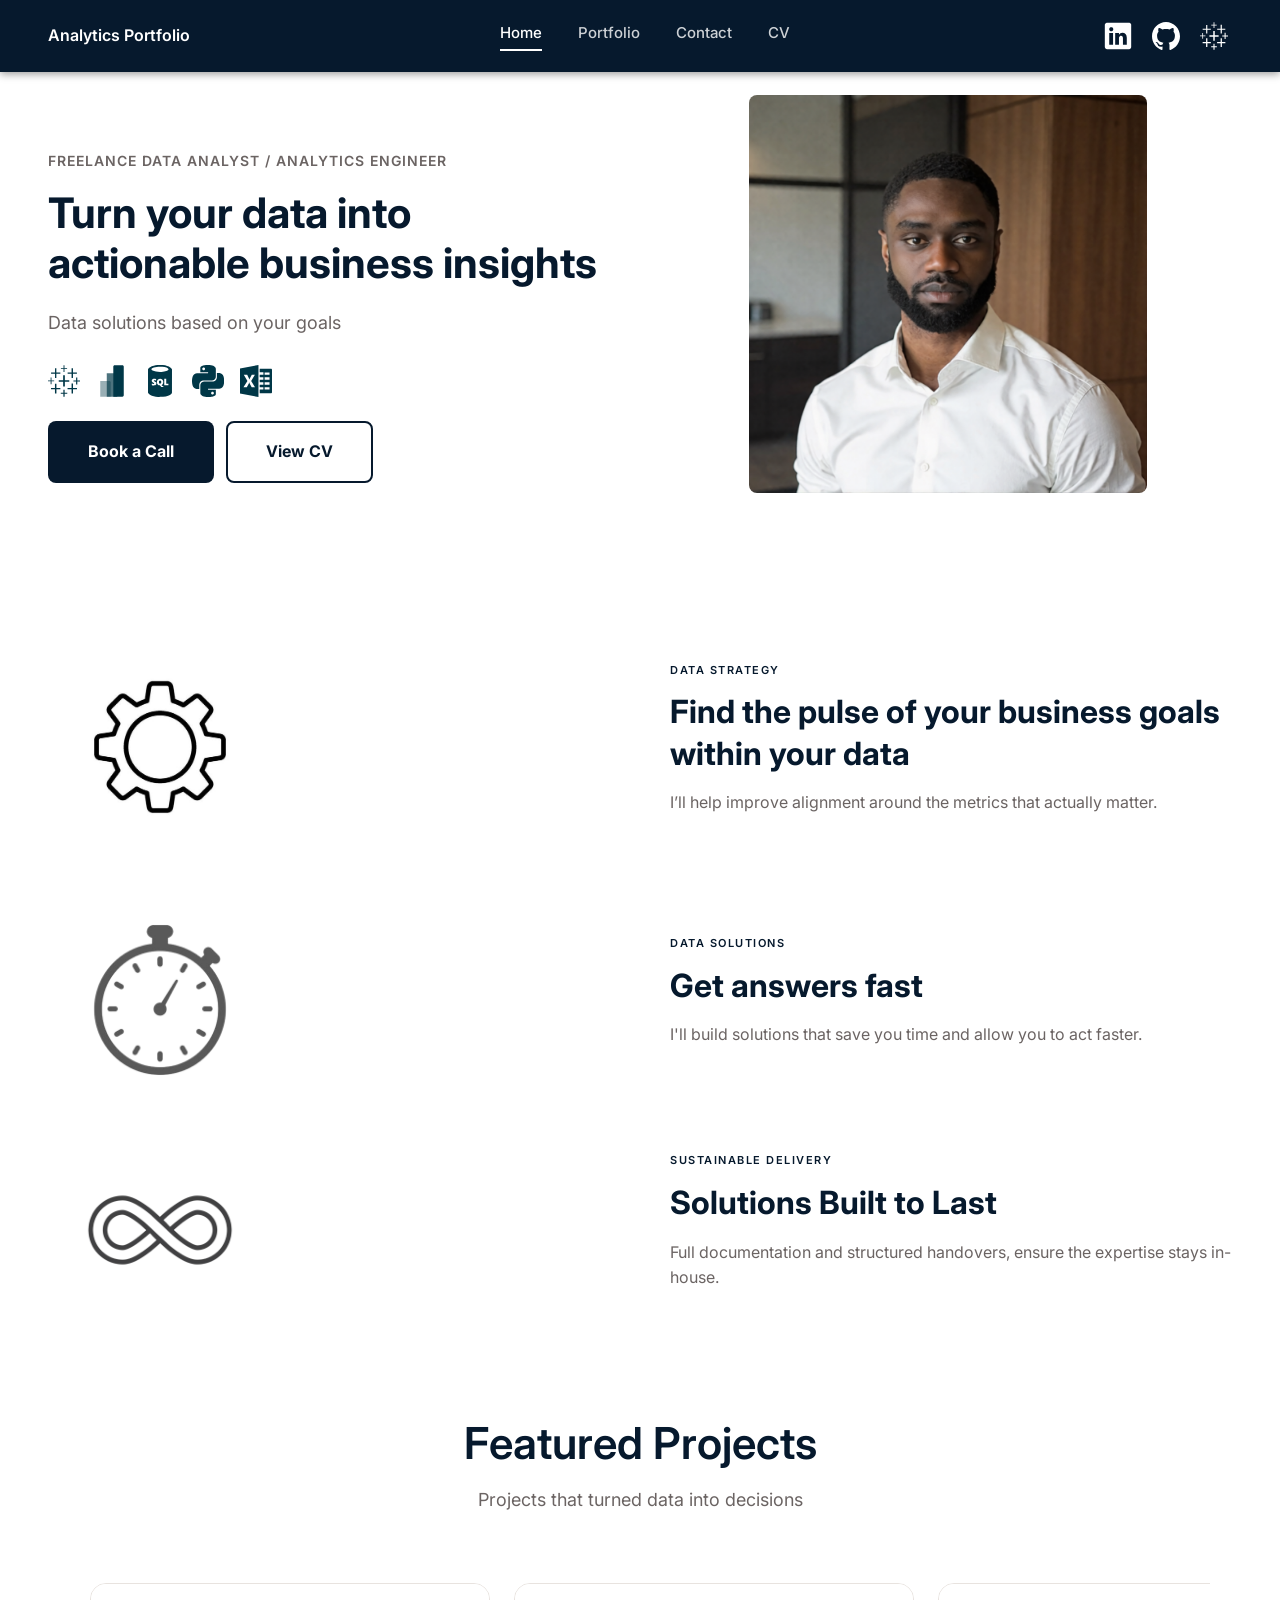
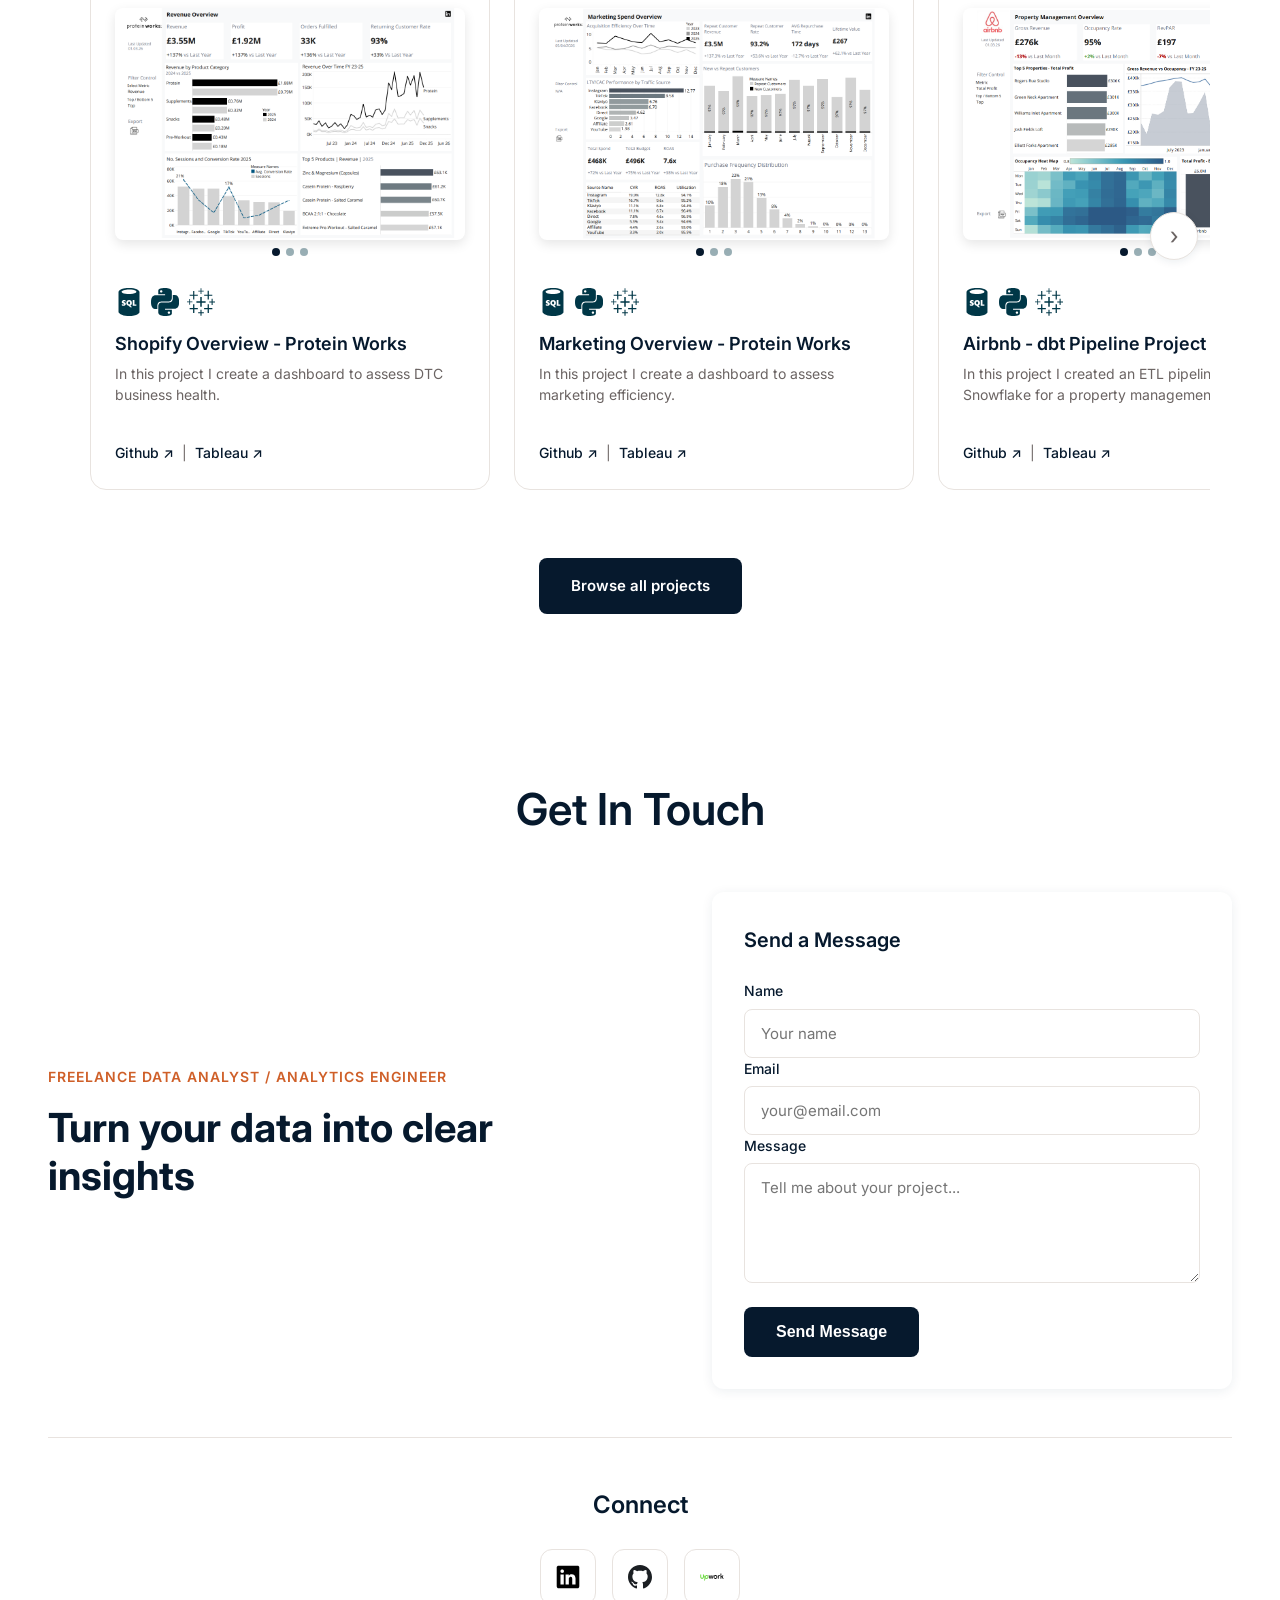
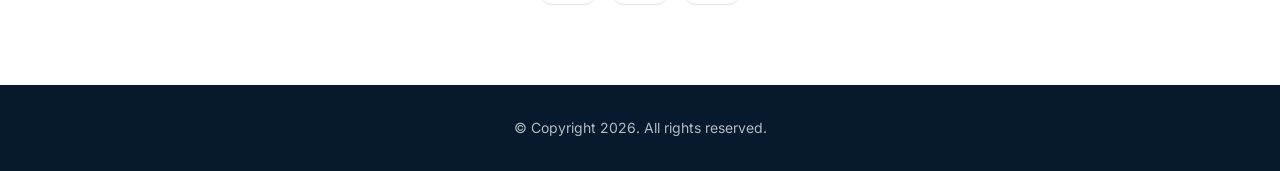
==== commit 254bfacd: "Update index.html" ====
--- a/index.html
+++ b/index.html
@@ -794,7 +794,7 @@
         // =========================================
         // FEATURED PORTFOLIO (from JSON)
         // =========================================
-        const FEATURED_IDS = [1, 2, 9]; // Hockey Recruitment, Marketing Spend, LinkedIn Performance
+        const FEATURED_IDS = [1,2,3,4,5,6,7,8,9,10]; // Hockey Recruitment, Marketing Spend, LinkedIn Performance
 
         function loadFeaturedPortfolio() {
             fetch('data/portfolio.json')
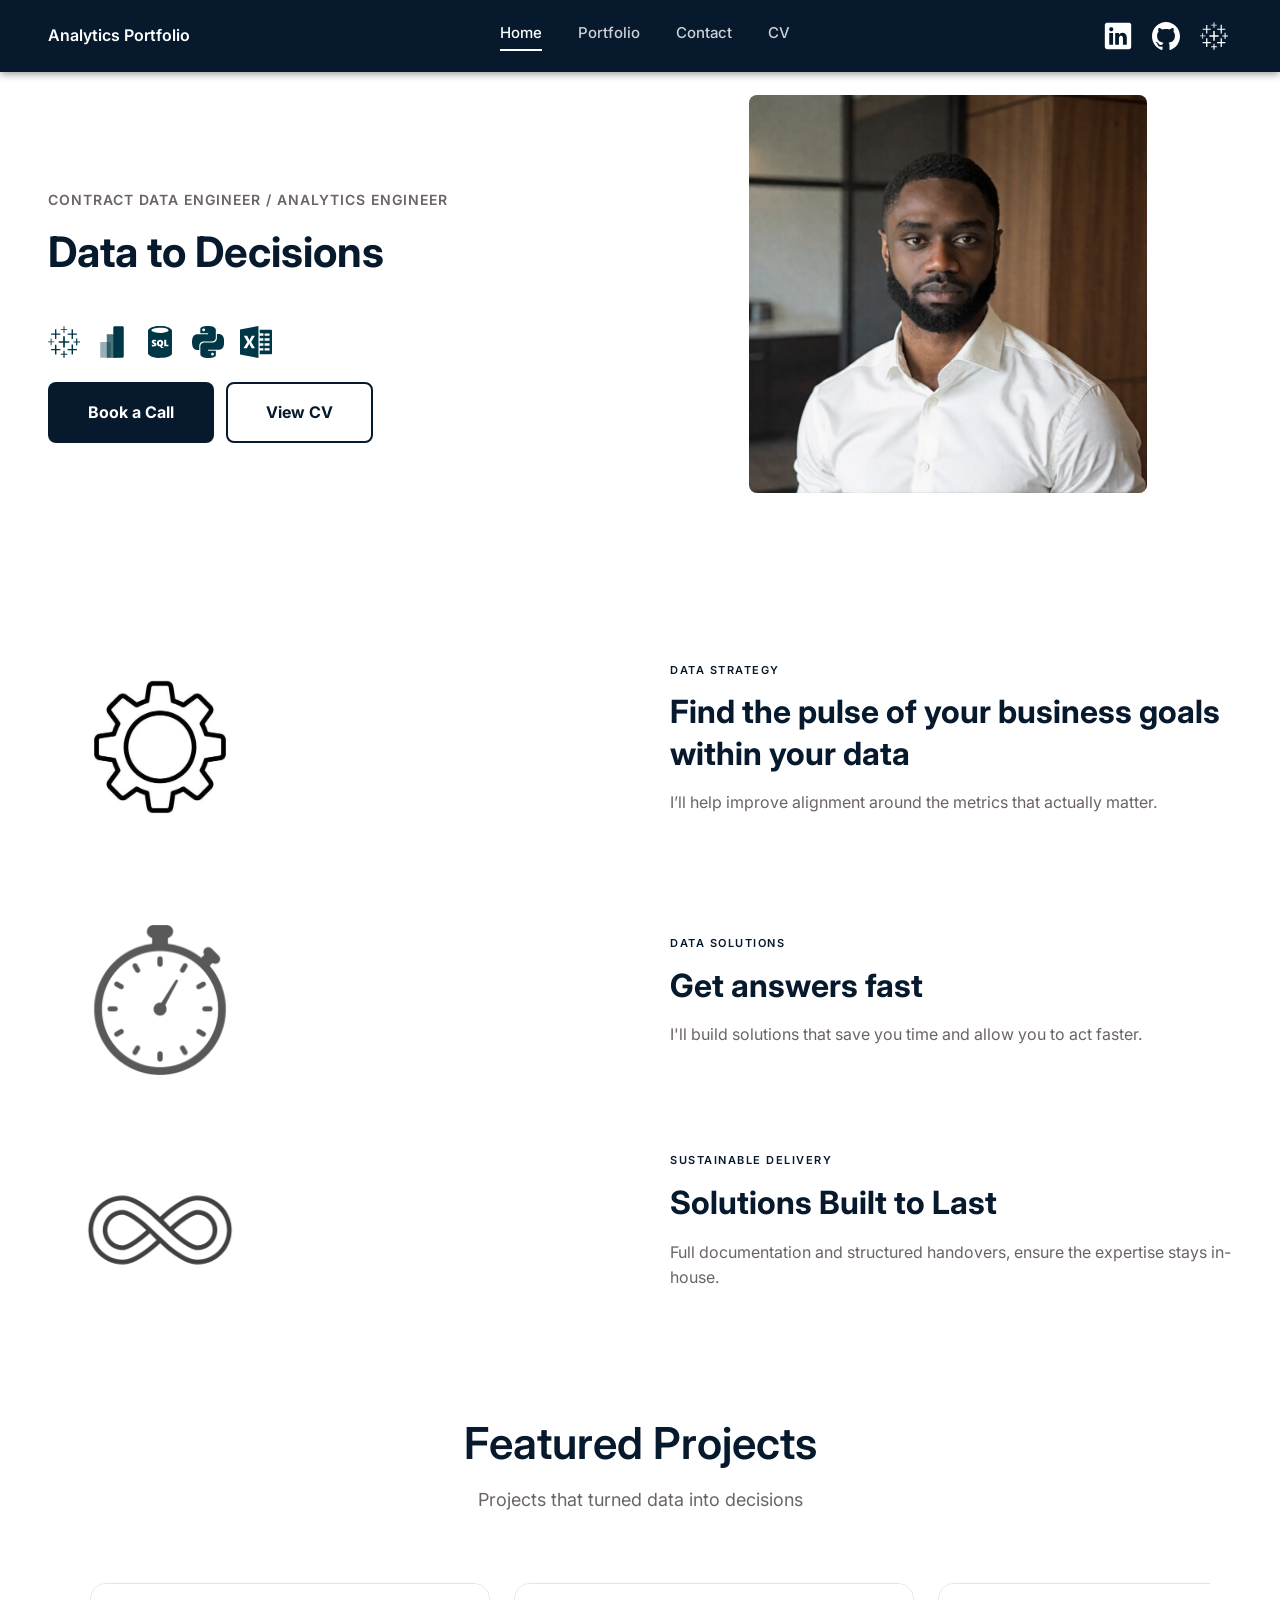
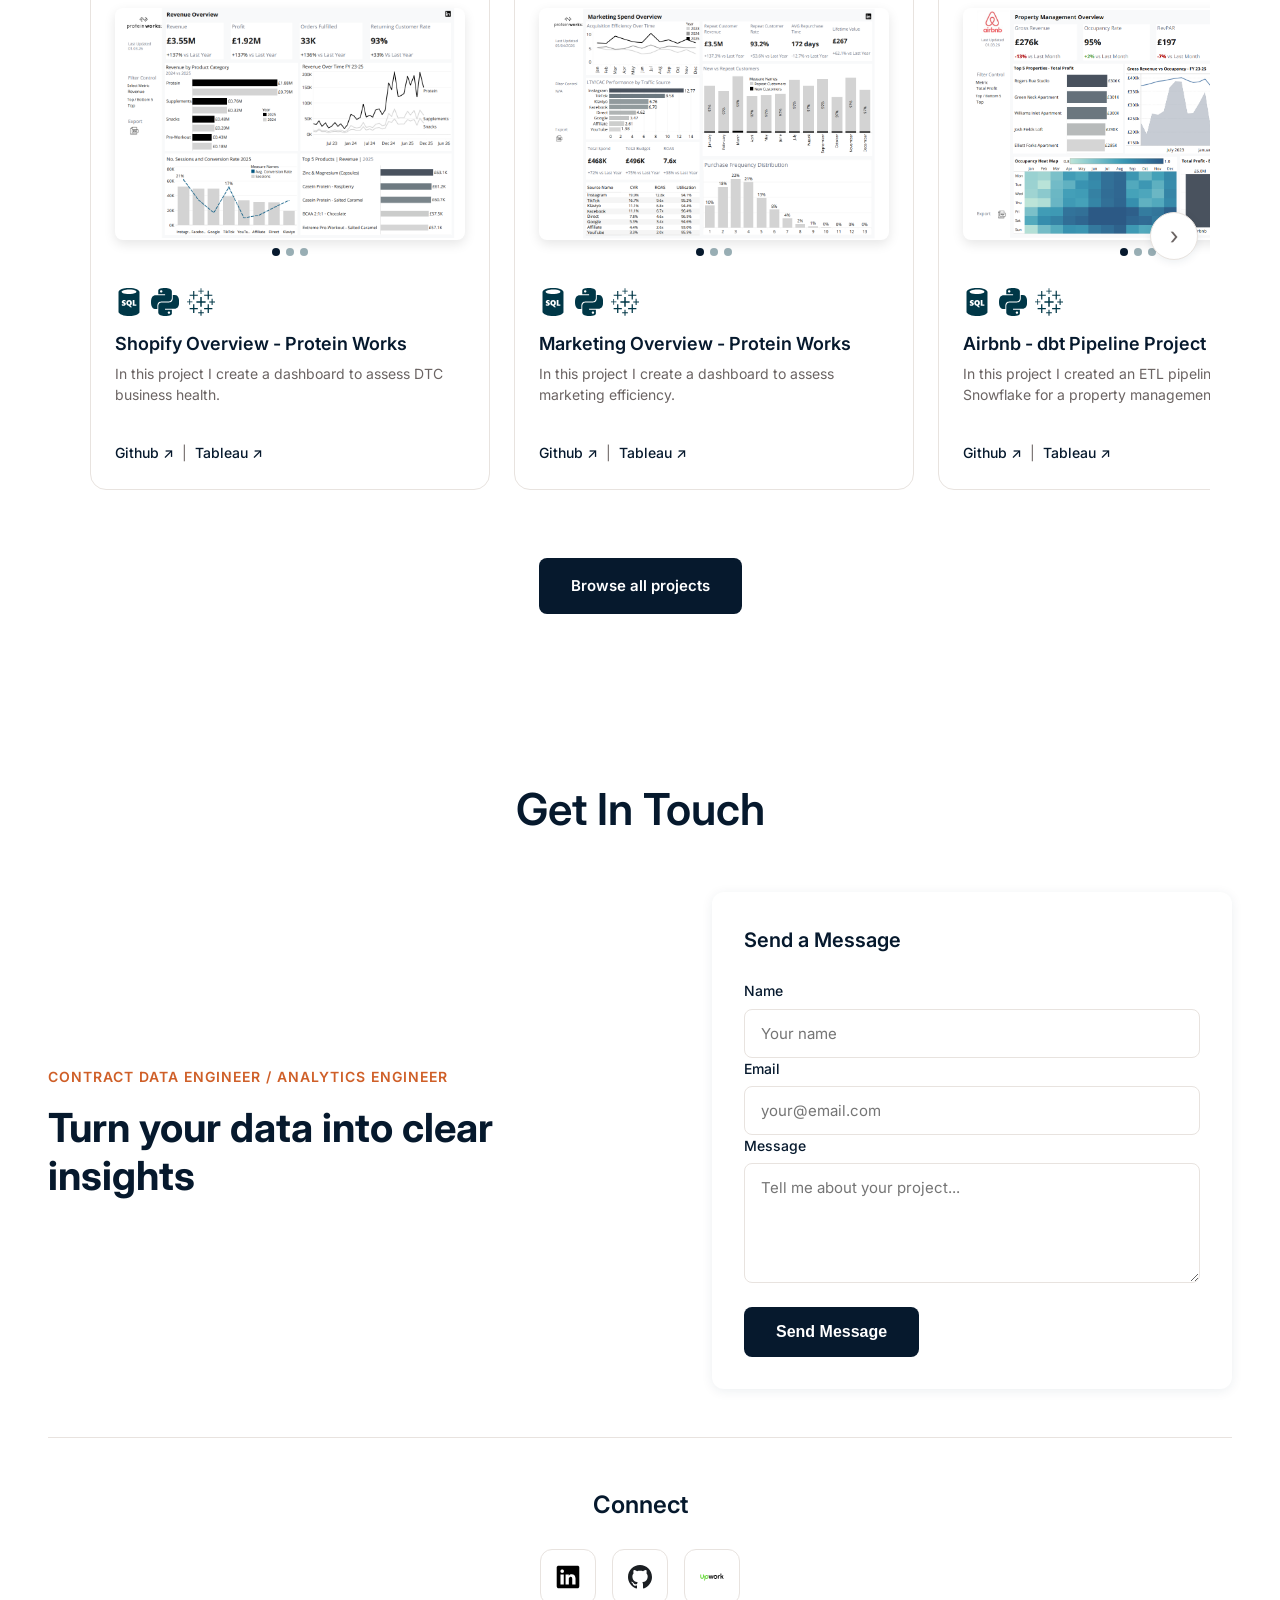
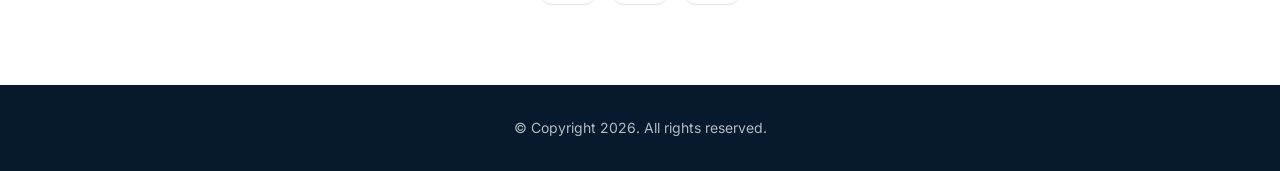
==== commit 608e13d0: "Update index.html" ====
--- a/index.html
+++ b/index.html
@@ -106,10 +106,10 @@
                     </div> -->
                 </div>
                 <div class="hero-left">
-                    <p class="hero-trust-badge"><span class="badge-title">Freelance Data Analyst / Analytics Engineer</span></p>
-                    <h1 class="hero-headline" id="heroHeadline">Turn your data into actionable business insights</h1>
+                    <p class="hero-trust-badge"><span class="badge-title">Contract Data Engineer / Analytics Engineer</span></p>
+                    <h1 class="hero-headline" id="heroHeadline">Data to Decisions</h1>
                     <div class="hero-subheadline">
-                        <span id="heroSubheadline">Data solutions based on your goals</span>
+                        <span id="heroSubheadline"></span>
                     </div>
                     <div class="toolstack">
                         <div class="toolstack-icons">
@@ -198,7 +198,7 @@
             <div class="final-cta-container">
                 <div class="final-cta-content">
                     <p class="final-cta-badge">
-                        <span class="cta-badge-title">Freelance Data Analyst / Analytics Engineer</span>
+                        <span class="cta-badge-title">Contract Data Engineer / Analytics Engineer</span>
                     </p>
                     <h2 class="final-cta-headline">Turn your data into clear insights</h2>
                     <!-- <p class="final-cta-body">Whether you're swimming in data or still figuring out what to track, let's build a system that connects your metrics to your goals.</p>
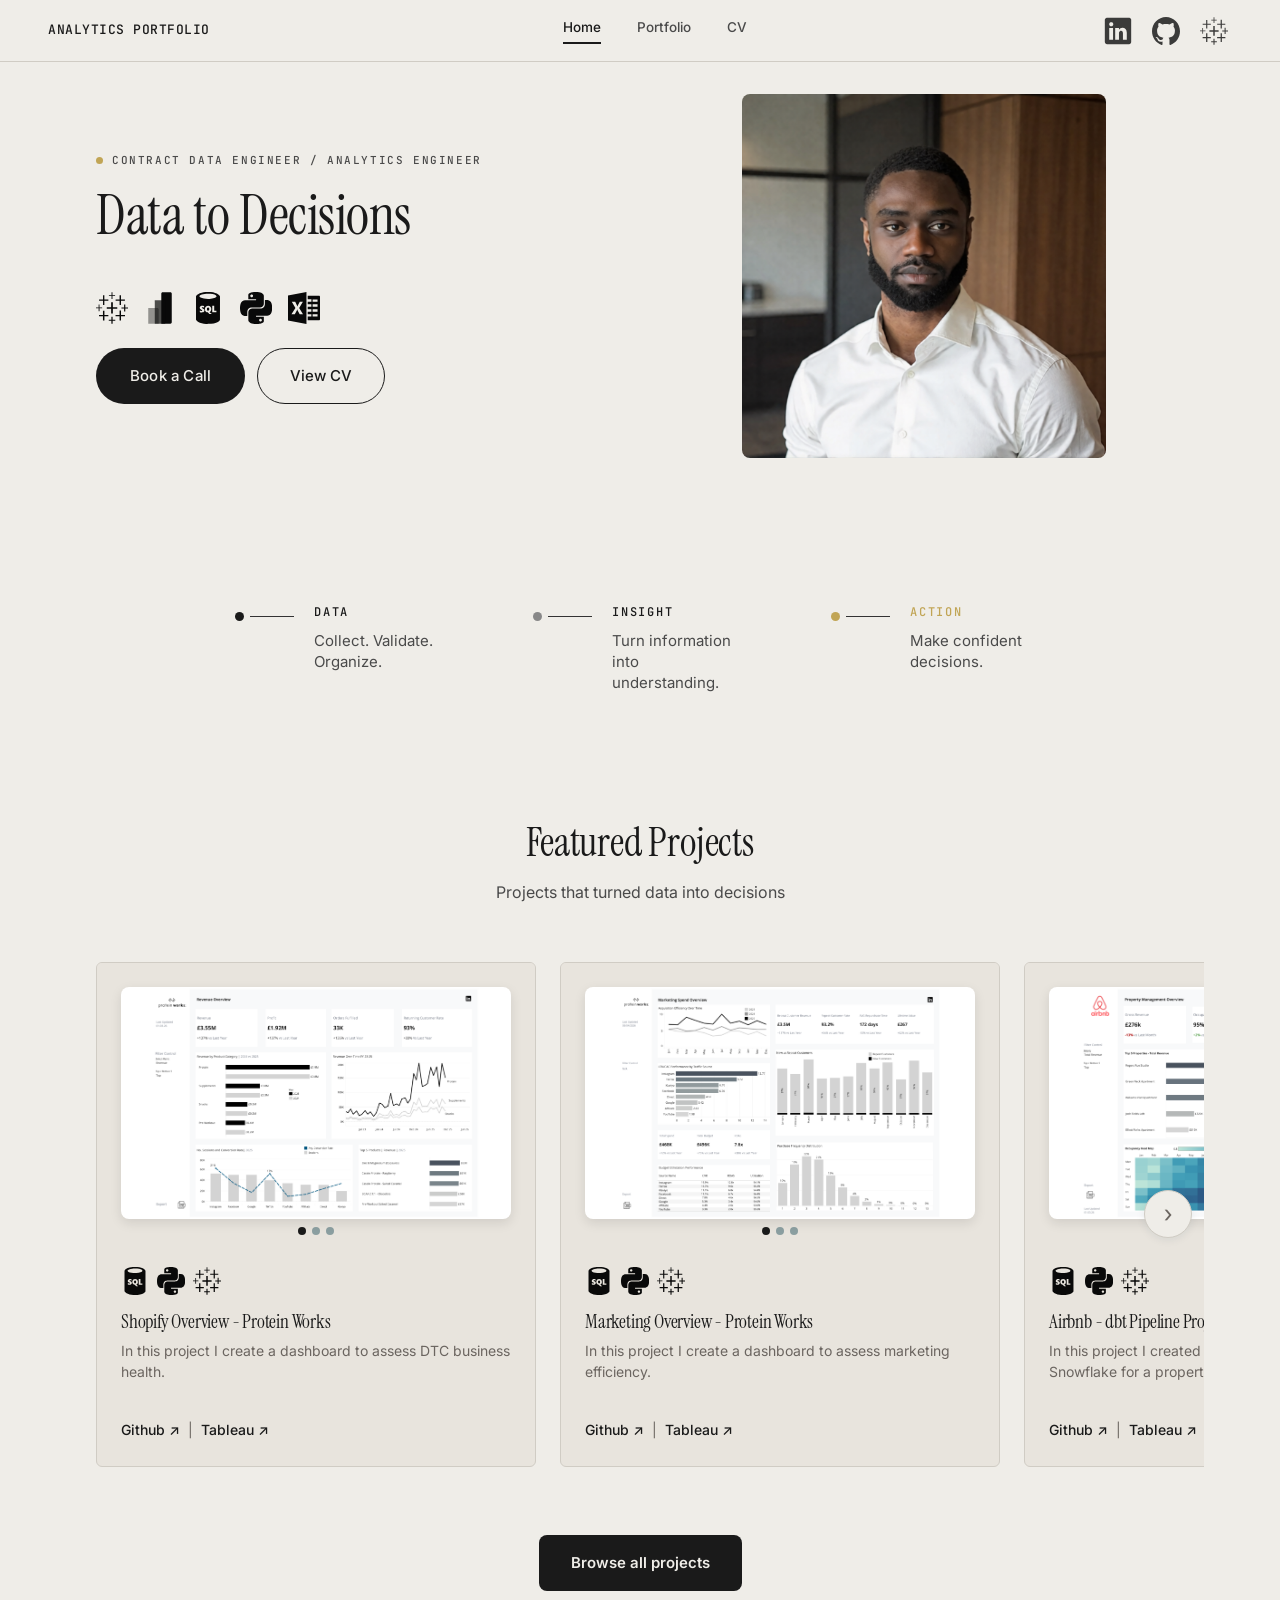
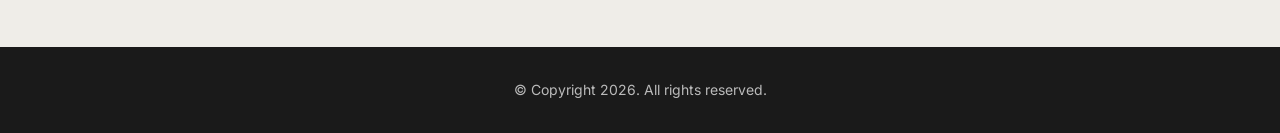
==== commit 525064d2: "Redesign portfolio with amanimulira-inspired theme Reskin the site to an editorial cream + near-blac" ====
--- a/index.html
+++ b/index.html
@@ -15,7 +15,7 @@
     <meta name="viewport" content="width=device-width, initial-scale=1.0">
 
     <!-- SEO: Title & Description -->
-    <title>Geoffrey Rwamakuba - Data Analyst / Analytics Engineer</title>
+    <title>Geoffrey Rwamakuba - Contract Data Engineer</title>
     <meta name="description" content="Freelance Data Analyst / Analytics Engineer.">
 
     <!-- SEO: Open Graph (LinkedIn/Facebook) -->
@@ -32,6 +32,8 @@
     <link rel="preconnect" href="https://fonts.googleapis.com">
     <link rel="preconnect" href="https://fonts.gstatic.com" crossorigin>
     <link href="https://fonts.googleapis.com/css2?family=Inter:wght@400;500;600;700&display=swap" rel="stylesheet">
+    <!-- Amanimulira-style display serif + mono (feature/new-website) -->
+    <link href="https://fonts.googleapis.com/css2?family=Instrument+Serif:ital@0;1&family=JetBrains+Mono:wght@400;500&display=swap" rel="stylesheet">
     <link rel="stylesheet" href="styles.css">
 </head>
 <body>
@@ -74,7 +76,7 @@
                     <a href="portfolio.html" class="nav-link">Portfolio</a>
                     <!-- <a href="#testimonials" class="nav-link">Testimonials</a> -->
                     <!-- <a href="resources.html" class="nav-link">Resources</a> -->
-                    <a href="#contact" class="nav-link">Contact</a>
+                    <!-- Contact removed with the Get In Touch section (feature/new-website) -->
                     <a href="assets/docs/cv.pdf" class="nav-link" target="_blank" rel="noopener noreferrer">CV</a>
                 </div>
                 <div class="nav-social">
@@ -141,12 +143,32 @@
 
 
 
-        <!-- SECTION 3: SERVICES + TESTIMONIALS (no header) -->
-
-<section class="services-section">    
-    <div class="services-container" id="servicesContainer"></div>
-<!-- Service blocks loaded dynamically from JSON -->
-</section>
+        <!-- SECTION 3: PROCESS — Data / Insight / Action (horizontal) -->
+        <section class="process-section">
+            <div class="process-grid">
+                <div class="process-step">
+                    <span class="process-marker"><span class="process-dot"></span></span>
+                    <div class="process-text">
+                        <p class="process-label">Data</p>
+                        <p class="process-desc">Collect. Validate. Organize.</p>
+                    </div>
+                </div>
+                <div class="process-step is-muted">
+                    <span class="process-marker"><span class="process-dot"></span></span>
+                    <div class="process-text">
+                        <p class="process-label">Insight</p>
+                        <p class="process-desc">Turn information into understanding.</p>
+                    </div>
+                </div>
+                <div class="process-step is-accent">
+                    <span class="process-marker"><span class="process-dot"></span></span>
+                    <div class="process-text">
+                        <p class="process-label">Action</p>
+                        <p class="process-desc">Make confident decisions.</p>
+                    </div>
+                </div>
+            </div>
+        </section>
 
         <!-- SECTION 4: PORTFOLIO -->
         <section class="portfolio-section">
@@ -190,86 +212,7 @@
             </div>
         </div>
 
-        <!-- SECTION 6: FINAL CTA -->
-        <section class="final-cta-section" id="contact">
-            <div class="final-cta-header">
-                <h2 class="final-cta-title">Get In Touch</h2>
-            </div>
-            <div class="final-cta-container">
-                <div class="final-cta-content">
-                    <p class="final-cta-badge">
-                        <span class="cta-badge-title">Contract Data Engineer / Analytics Engineer</span>
-                    </p>
-                    <h2 class="final-cta-headline">Turn your data into clear insights</h2>
-                    <!-- <p class="final-cta-body">Whether you're swimming in data or still figuring out what to track, let's build a system that connects your metrics to your goals.</p>
-                    <div class="value-checklist">
-                        <div class="value-checklist-item">
-                            <div class="check-icon"></div>
-                            <p>Strategy that ties metrics to business outcomes</p>
-                        </div>
-                        <div class="value-checklist-item">
-                            <div class="check-icon"></div>
-                            <p>Solutions that cut reporting time from days to minutes</p>
-                        </div>
-                        <div class="value-checklist-item">
-                            <div class="check-icon"></div>
-                            <p>Clear documentation that ensures smooth handover</p>
-                        </div>
-                    </div>
-                    <div class="final-cta-buttons">
-                        <a href="javascript:void(0)" class="cta-primary" onclick="openCalendlyModal()">Book a Call</a>
-                        <a href="assets/docs/cv.pdf" class="cta-secondary" target="_blank" rel="noopener noreferrer">View CV</a>
-                    </div>
-                    <p class="final-cta-fud">Free 15 minute call. I'll tell you if I'm not the right fit.</p> -->
-                </div>
-                <div class="contact-form-wrapper">
-                    <h3 class="contact-form-title">Send a Message</h3>
-                    <form action="https://api.web3forms.com/submit" method="POST">
-                        <!-- Web3Forms configuration -->
-                        <input type="hidden" name="access_key" value="ca297eec-acf3-4c9d-9522-6eb7807472e6">
-                        <input type="hidden" name="subject" value="New enquiry from landing page">
-                        <!-- Spam protection honeypot -->
-                        <input type="checkbox" name="botcheck" class="hidden" style="display: none;">
-
-                        <div class="form-group">
-                            <label for="name">Name</label>
-                            <input type="text" id="name" name="name" placeholder="Your name" required>
-                        </div>
-
-                        <div class="form-group">
-                            <label for="email">Email</label>
-                            <input type="email" id="email" name="email" placeholder="your@email.com" required>
-                        </div>
-
-                        <div class="form-group">
-                            <label for="message">Message</label>
-                            <textarea id="message" name="message" placeholder="Tell me about your project..." required></textarea>
-                        </div>
-
-                        <!-- hCaptcha spam protection -->
-                        <div class="h-captcha" data-captcha="true"></div>
-
-                        <button type="submit" class="form-submit" id="formSubmitBtn">Send Message</button>
-                        <p id="formResult" class="form-result"></p>
-                    </form>
-                </div>
-            </div>
-            <!-- CONNECT SECTION -->
-            <div class="connect-section">
-                <h3 class="connect-title">Connect</h3>
-                <div class="connect-icons">
-                    <a href="https://www.linkedin.com/in/geoffrey-rwamakuba-0442b8241/" class="connect-icon" target="_blank" rel="noopener noreferrer" aria-label="LinkedIn">
-                        <img src="assets/icons/social/original/linkedin.svg" alt="LinkedIn">
-                    </a>
-                    <a href="https://github.com/geoffreyrwamakuba-rgb" class="connect-icon" target="_blank" rel="noopener noreferrer" aria-label="GitHub">
-                        <img src="assets/icons/social/original/github2.svg" alt="GitHub">
-                    </a>
-                    <a href="https://www.upwork.com/freelancers/~013f57c009b87d89d5?viewMode=1" class="connect-icon" target="_blank" rel="noopener noreferrer" aria-label="Upwork">
-                        <img src="assets/icons/social/original/upwork.svg" alt="Upwork">
-                    </a>
-                </div>
-            </div>
-        </section>
+        <!-- SECTION 6 (Get In Touch / contact form / connect) removed on feature/new-website -->
 
         <!-- Calendly Popup Modal -->
         <div class="calendly-modal-overlay" id="calendlyModal">
@@ -475,7 +418,7 @@
         // CAROUSEL NAVIGATION
         // =========================================
         let carouselPosition = 0;
-        const CARD_WIDTH = 400;
+        const CARD_WIDTH = 440;
         const GAP = 24;
 
         function scrollCarousel(direction) {
@@ -724,57 +667,7 @@
             .then(testimonials => renderTestimonials(testimonials))
             .catch(error => console.error('Error loading testimonials:', error));
 
-        // =========================================
-        // LOAD SERVICES FROM JSON
-        // =========================================
-        function renderServices(data) {
-            const container = document.getElementById('servicesContainer');
-
-            data.services.forEach((service, index) => {
-                // Alternate layout: even index = image left, odd = image right (reverse)
-                
-                
-                const block = document.createElement('div');
-                block.className = 'service-block';
-
-                // Build testimonial HTML if quote exists
-                let testimonialHtml = '';
-                if (service.testimonial && service.testimonial.quote) {
-                    testimonialHtml = `
-                        <div class="testimonial-card">
-                            <p class="testimonial-quote">"${service.testimonial.quote}"</p>
-                            <div class="testimonial-author">
-                                <img class="testimonial-avatar" src="${service.testimonial.photo}" alt="${service.testimonial.name}">
-                                <div class="testimonial-info">
-                                    <span class="testimonial-name">${service.testimonial.name}</span>
-                                    <span class="testimonial-role">${service.testimonial.role} at ${service.testimonial.company}</span>
-                                </div>
-                            </div>
-                        </div>
-                    `;
-                }
-
-                block.innerHTML = `
-                    <div class="service-block-image">
-                        ${service.image ? `<img src="${service.image}" alt="${service.label}" class="service-image">` : '<div class="service-image-placeholder">Image or video</div>'}
-                    </div>
-                    <div class="service-block-content">
-                        <p class="service-label">${service.label || 'Service'}</p>
-                        <h3 class="service-title">${service.title || 'Title coming soon'}</h3>
-                        <p class="service-description">${service.description || 'Description coming soon.'}</p>
-                        ${testimonialHtml}
-                    </div>
-                `;
-
-                container.appendChild(block);
-            });
-        }
-
-        // Load services on page load
-        fetch('data/services.json')
-            .then(response => response.json())
-            .then(data => renderServices(data))
-            .catch(error => console.error('Error loading services:', error));
+        // Services section replaced by the static Data / Insight / Action row (feature/new-website)
 
         // =========================================
         // LOAD HERO FROM JSON
@@ -971,63 +864,7 @@
             }
         });
 
-        // =========================================
-        // CONTACT FORM (Web3Forms AJAX)
-        // =========================================
-        const contactForm = document.getElementById('contactForm');
-        const formResult = document.getElementById('formResult');
-        const submitBtn = document.getElementById('formSubmitBtn');
-
-        contactForm.addEventListener('submit', async function(e) {
-            e.preventDefault();
-
-            // Validate hCaptcha
-            const hCaptchaResponse = contactForm.querySelector('textarea[name=h-captcha-response]');
-            if (!hCaptchaResponse || !hCaptchaResponse.value) {
-                formResult.textContent = 'Please complete the captcha.';
-                formResult.className = 'form-result error';
-                return;
-            }
-
-            // Show loading state
-            submitBtn.textContent = 'Sending...';
-            submitBtn.disabled = true;
-            formResult.textContent = '';
-            formResult.className = 'form-result';
-
-            const formData = new FormData(contactForm);
-            const object = Object.fromEntries(formData);
-            const json = JSON.stringify(object);
-
-            try {
-                const response = await fetch('https://api.web3forms.com/submit', {
-                    method: 'POST',
-                    headers: {
-                        'Content-Type': 'application/json',
-                        'Accept': 'application/json'
-                    },
-                    body: json
-                });
-
-                const result = await response.json();
-
-                if (result.success) {
-                    formResult.textContent = 'Message sent successfully!';
-                    formResult.className = 'form-result success';
-                    contactForm.reset();
-                } else {
-                    formResult.textContent = 'Something went wrong. Please try again.';
-                    formResult.className = 'form-result error';
-                }
-            } catch (error) {
-                formResult.textContent = 'Something went wrong. Please try again.';
-                formResult.className = 'form-result error';
-            }
-
-            // Reset button
-            submitBtn.textContent = 'Send Message';
-            submitBtn.disabled = false;
-        });
+        // Contact form JS removed with the Get In Touch section (feature/new-website)
 
     </script>
     <!-- hCaptcha script (Web3Forms integration) -->
--- a/styles.css
+++ b/styles.css
@@ -2586,7 +2586,7 @@
 /* Social icons */
 .social-icon img {
     filter: invert(1); /* makes icons white */
-
+}
 
 
 /* ===== GLOBAL WIDTH CONTROL (RESPONSIVE) ===== */
@@ -2629,3 +2629,328 @@
     max-width: 100% !important;
 }
 
+/* =====================================================================
+   AMANIMULIRA THEME  —  feature/new-website  (v1)
+   Editorial cream + near-black + gold, serif display, mono labels.
+   Palette lifted from amanimulira's design tokens. This block is
+   appended last so it overrides the earlier navy-on-white theme.
+   ===================================================================== */
+
+:root {
+    /* --- amanimulira tokens --- */
+    --bg:            #EFEDE8;  /* warm cream page background */
+    --bg-cream:      #E8E4DD;  /* slightly deeper cream (cards/surfaces) */
+    --bg-dark:       #1A1A1A;  /* dark sections / primary buttons */
+    --bg-dark-card:  #252525;
+    --text:          #1A1A1A;  /* near-black body text */
+    --text-soft:     #4A4A4A;
+    --am-muted:      #888888;
+    --text-light:    #EFEDE8;  /* text on dark */
+    --accent:        #C1A555;  /* muted gold/brass */
+    --accent-hover:  #D4BA6A;
+    --rule:          #D0CCC4;  /* hairline divider on cream */
+    --rule-dark:     #333333;
+    --serif: 'Instrument Serif', Georgia, 'Times New Roman', serif;
+    --mono:  'JetBrains Mono', 'Menlo', 'Consolas', monospace;
+
+    /* --- remap the legacy variables so the whole site follows --- */
+    --white:            #EFEDE8;
+    --white-smoke:      #EFEDE8;
+    --hero-mint:        #EFEDE8;
+    --frozen-water:     #E8E4DD;
+    --dark-teal:        #1A1A1A;
+    --dark-teal-hover:  #000000;
+    --text-primary:     #1A1A1A;
+    --text-muted:       #6B6560;
+    --border-light:     #D0CCC4;
+}
+
+::selection { background: var(--bg-dark); color: var(--bg); }
+
+/* --- base surfaces --- */
+body            { background: var(--bg); color: var(--text); }
+.page-container { background: var(--bg); }
+
+/* --- navigation: cream, hairline rule, dark text (undo dark-nav block) --- */
+.nav {
+    background: var(--bg) !important;
+    box-shadow: none !important;
+    border-bottom: 1px solid var(--rule);
+}
+.nav-logo-text {
+    color: var(--text) !important;
+    font-family: var(--mono);
+    font-size: 13px;
+    font-weight: 500;
+    letter-spacing: 0.5px;
+    text-transform: uppercase;
+}
+.nav-link          { color: var(--text-soft) !important; font-size: 14px; }
+.nav-link:hover    { color: var(--text) !important; }
+.nav-link.active   { color: var(--text) !important; border-bottom-color: var(--text) !important; }
+.social-icon img   { filter: none !important; opacity: 0.75; transition: opacity 0.2s; }
+.social-icon:hover img { opacity: 1; }
+
+/* --- display headings → Instrument Serif (single 400 weight) --- */
+.hero-headline {
+    font-family: var(--serif);
+    font-weight: 400;
+    font-size: clamp(44px, 6.2vw, 68px);
+    line-height: 1.04;
+    letter-spacing: -0.5px;
+    color: var(--text);
+}
+.portfolio-title,
+.final-cta-title,
+.final-cta-headline,
+.service-title,
+.portfolio-card-title {
+    font-family: var(--serif);
+    font-weight: 400;
+    letter-spacing: -0.2px;
+    color: var(--text);
+}
+.portfolio-title,
+.final-cta-title { font-size: clamp(34px, 4.4vw, 48px); line-height: 1.08; }
+.service-title   { font-size: clamp(28px, 3.4vw, 38px); line-height: 1.1; }
+.portfolio-card-title { font-size: 22px; line-height: 1.15; }
+
+/* --- eyebrow / label text → JetBrains Mono, uppercase, tracked --- */
+.hero-trust-badge,
+.badge-title,
+.service-label,
+.cta-badge-title,
+.contact-form-title,
+.connect-title {
+    font-family: var(--mono);
+    font-weight: 500;
+    font-size: 11px;
+    letter-spacing: 1.6px;
+    text-transform: uppercase;
+    color: var(--text-soft);
+}
+/* small gold dot before the hero eyebrow, like amanimulira */
+.hero-trust-badge::before {
+    content: '';
+    display: inline-block;
+    width: 7px; height: 7px;
+    margin-right: 9px;
+    border-radius: 50%;
+    background: var(--accent);
+    vertical-align: middle;
+    transform: translateY(-1px);
+}
+.hero-subheadline,
+.portfolio-subtitle,
+.service-description { color: var(--text-soft); }
+
+/* --- buttons → black pills / outline pills --- */
+.cta-primary,
+.form-submit {
+    background: var(--bg-dark);
+    color: var(--text-light);
+    border-radius: 100px;
+    padding: 16px 34px;
+    font-weight: 500;
+    font-size: 15px;
+    letter-spacing: 0.2px;
+}
+.cta-primary:hover,
+.form-submit:hover { background: #000000; }
+.cta-secondary {
+    background: transparent;
+    border: 1px solid var(--text);
+    color: var(--text);
+    border-radius: 100px;
+    padding: 15px 32px;
+    font-weight: 500;
+    font-size: 15px;
+}
+.cta-secondary:hover { background: var(--text); color: var(--text-light); }
+
+/* --- cards → cream surface, hairline border, quiet lift --- */
+.portfolio-card {
+    background: var(--bg-cream);
+    border: 1px solid var(--rule);
+    border-radius: 6px;
+}
+.portfolio-card:hover {
+    box-shadow: 0 10px 28px rgba(26, 26, 26, 0.08);
+    transform: translateY(-3px);
+}
+
+/* --- links / accents --- */
+.portfolio-links a,
+.testimonial-read-more { color: var(--text); }
+.portfolio-links a:hover { color: var(--accent); }
+
+/* --- footer stays dark (fits the dark-section rhythm) --- */
+.footer { background: var(--bg-dark); }
+
+/* --- form inputs on cream --- */
+.form-group input,
+.form-group textarea {
+    background: var(--bg);
+    border: 1px solid var(--rule);
+    color: var(--text);
+}
+.form-group input:focus,
+.form-group textarea:focus { border-color: var(--text); outline: none; }
+
+/* --- tool icons → dark monochrome (were navy/teal, clashed on cream) --- */
+.tool-icon img,
+.portfolio-tool-icon img { filter: grayscale(1) brightness(0.32) contrast(1.05); }
+
+/* --- line-art service images blend onto cream instead of white boxes --- */
+.service-image,
+.service-block-image img { mix-blend-mode: multiply; }
+.service-image-placeholder { background: var(--bg-cream); box-shadow: none; }
+
+/* --- full-bleed: nav hairline rule + footer span the entire viewport --- */
+/* page-container has side padding; break these two out to the edges. */
+body { overflow-x: clip; }
+.nav,
+.footer {
+    width: 100vw;
+    margin-left: calc(50% - 50vw);
+    margin-right: calc(50% - 50vw);
+}
+
+/* --- PROCESS ROW: Data / Insight / Action (horizontal) --- */
+.process-section { padding: 88px 0 96px; }
+.process-grid {
+    display: grid;
+    grid-template-columns: repeat(3, 1fr);
+    gap: 48px;
+}
+.process-step {
+    display: flex;
+    align-items: flex-start;
+    gap: 20px;
+}
+/* dot + line marker, sitting to the left of the text */
+.process-marker {
+    display: inline-flex;
+    align-items: center;
+    margin-top: 9px;
+    flex-shrink: 0;
+}
+.process-dot {
+    width: 9px; height: 9px;
+    border-radius: 50%;
+    background: var(--text);
+    flex-shrink: 0;
+}
+.process-marker::after {
+    content: '';
+    display: block;
+    width: 44px;
+    height: 1px;
+    margin-left: 6px;
+    background: var(--rule-dark);
+}
+.process-label {
+    font-family: var(--mono);
+    font-weight: 500;
+    font-size: 13px;
+    letter-spacing: 2px;
+    text-transform: uppercase;
+    color: var(--text);
+    margin-bottom: 8px;
+}
+.process-desc {
+    font-size: 17px;
+    line-height: 1.4;
+    color: var(--text-soft);
+    max-width: 15ch;
+}
+/* colour progression: data = black, insight = grey, action = gold accent */
+.process-step.is-muted  .process-dot { background: var(--am-muted); }
+.process-step.is-accent .process-dot { background: var(--accent); }
+.process-step.is-accent .process-label { color: var(--accent); }
+
+/* centre the Data / Insight / Action trio (kills the empty space right of ACTION) */
+.process-grid {
+    display: flex;
+    justify-content: center;
+    gap: 84px;
+    flex-wrap: wrap;
+}
+.process-step { flex: 0 1 auto; }
+
+@media (max-width: 820px) {
+    .process-grid { flex-direction: column; align-items: flex-start; gap: 28px; }
+    .process-section { padding: 56px 0 64px; }
+    .process-desc { max-width: none; }
+}
+
+/* =====================================================================
+   WIDER CONTENT — less empty space on the sides (home + portfolio page)
+   ===================================================================== */
+
+/* Home "Featured Projects" carousel: slightly bigger cards, less side padding.
+   (JS CARD_WIDTH in index.html is kept in sync at 440.) */
+.portfolio-section { padding: 80px 48px; }
+.portfolio-card {
+    flex: 0 0 440px;
+    width: 440px;
+    min-width: 440px;
+    max-width: 440px;
+}
+
+/* Portfolio PAGE grid: fluid columns that fill the width instead of a
+   centred block of fixed 400px cards leaving big side margins. */
+.portfolio-grid .portfolio-card {
+    width: auto;
+    min-width: 0;
+    max-width: none;
+    flex: initial;
+}
+@media (min-width: 1201px) {
+    .portfolio-grid { grid-template-columns: repeat(3, 1fr); gap: 28px; }
+}
+.portfolio-grid-section { padding: 40px 40px 80px; }
+
+/* Portfolio page title → same Instrument Serif as the home headings */
+.page-title {
+    font-family: var(--serif);
+    font-weight: 400;
+    font-size: clamp(40px, 5vw, 56px);
+    letter-spacing: -0.3px;
+    color: var(--text);
+}
+.page-subtitle { color: var(--text-soft); }
+
+/* --- portfolio images: the IMAGE sits on white; the panel around it is cream --- */
+/* Outer tile/panel matches the card (cream); only the image rectangle is white,
+   so each dashboard floats on white within a cream card. */
+.portfolio-screenshot { background: var(--bg-cream); }
+.portfolio-screenshot img { background: #ffffff; }
+
+/* =====================================================================
+   DENSITY / SCALE — dial the whole design down a notch so it doesn't
+   read as "zoomed in" at 100% browser zoom.
+   ===================================================================== */
+body { font-size: 15px; }
+.nav { height: 62px; }
+.nav-link { font-size: 13.5px; }
+
+.hero { padding: 8px 48px 44px; }
+.hero-image { max-width: 560px; transform: translateY(-30px); }
+.hero-headline { font-size: clamp(38px, 4.8vw, 56px); }
+.hero-subheadline { font-size: 16px; }
+
+.portfolio-title,
+.final-cta-title { font-size: clamp(28px, 3.2vw, 40px); }
+.page-title { font-size: clamp(32px, 3.8vw, 44px); }
+.portfolio-subtitle,
+.page-subtitle { font-size: 16px; }
+.portfolio-card-title { font-size: 19px; }
+
+.process-section { padding: 56px 0 72px; }
+.process-label { font-size: 12px; letter-spacing: 1.8px; }
+.process-desc { font-size: 15px; }
+
+.portfolio-section { padding: 56px 48px; }
+.portfolio-header { margin-bottom: 36px; }
+
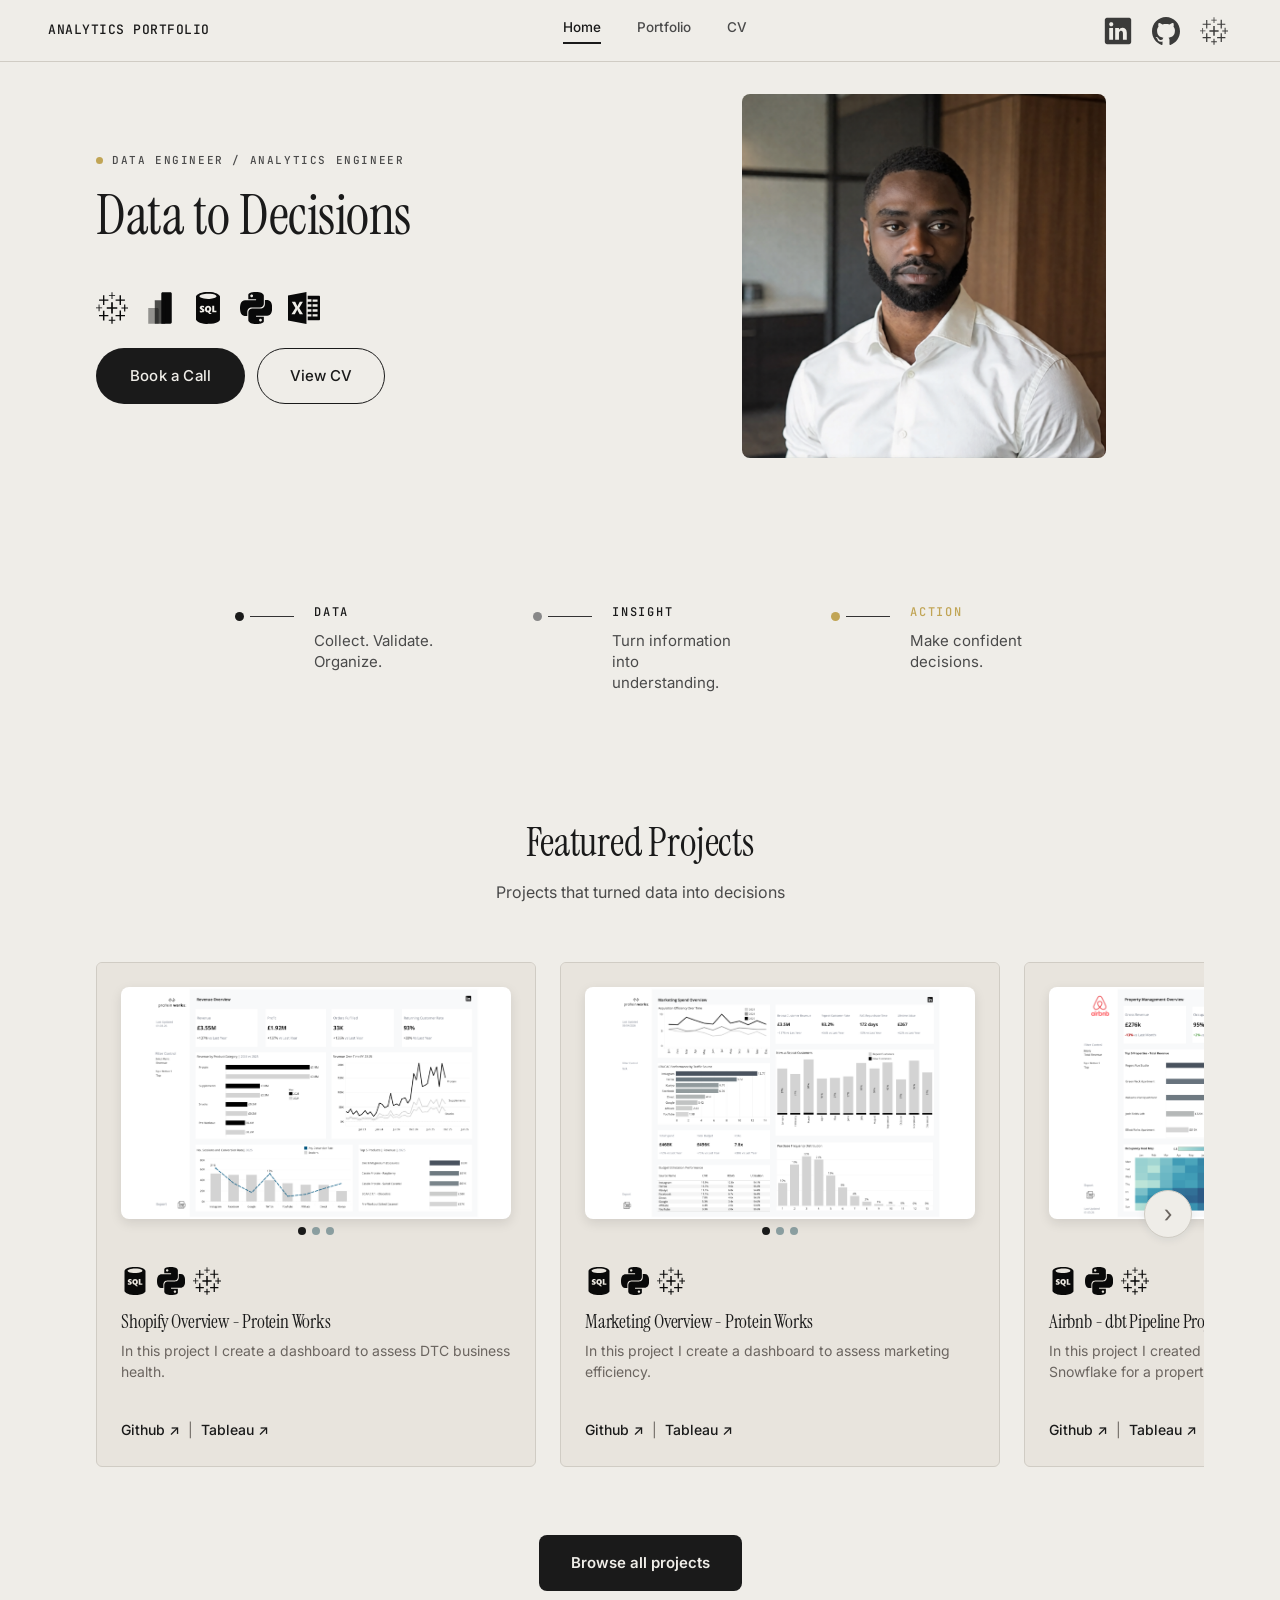
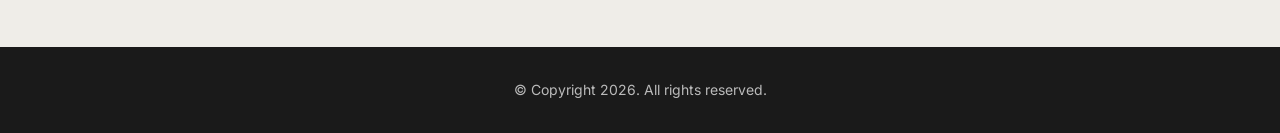
==== commit 761dc293: "Drop 'Contract' from site title and hero badge Co-Authored-By: Claude Opus 5.5 <noreply@anthropic.co" ====
--- a/index.html
+++ b/index.html
@@ -15,7 +15,7 @@
     <meta name="viewport" content="width=device-width, initial-scale=1.0">
 
     <!-- SEO: Title & Description -->
-    <title>Geoffrey Rwamakuba - Contract Data Engineer</title>
+    <title>Geoffrey Rwamakuba - Data Engineer</title>
     <meta name="description" content="Freelance Data Analyst / Analytics Engineer.">
 
     <!-- SEO: Open Graph (LinkedIn/Facebook) -->
@@ -99,8 +99,7 @@
                 <!-- Mobile intro: photo + badge side by side (hidden on desktop) -->
                 <div class="hero-intro">
                     <div class="hero-intro-photo">
-                        <!-- <img src="assets/images/hero/Hero Image.png" alt="Valerie Mace"> -->
-                         <!-- <img src="assets/images/hero/City.png" alt="City"> -->
+                        <img src="assets/images/hero/headshot2.png" alt="Geoffrey Rwamakuba">
                     </div>
                     <!-- <div class="hero-intro-text">
                         <span class="badge-title">FREELANCE Data Analyst / Analytics Engineer</span>
@@ -108,7 +107,7 @@
                     </div> -->
                 </div>
                 <div class="hero-left">
-                    <p class="hero-trust-badge"><span class="badge-title">Contract Data Engineer / Analytics Engineer</span></p>
+                    <p class="hero-trust-badge"><span class="badge-title">Data Engineer / Analytics Engineer</span></p>
                     <h1 class="hero-headline" id="heroHeadline">Data to Decisions</h1>
                     <div class="hero-subheadline">
                         <span id="heroSubheadline"></span>
--- a/styles.css
+++ b/styles.css
@@ -2590,12 +2590,25 @@
 
 
 /* ===== GLOBAL WIDTH CONTROL (RESPONSIVE) ===== */
-
-/* Main container */
-.page-container {
-    max-width: 1400px;
-    margin: 0 auto;
-    padding: 0 48px;
+/* Scoped to tablet/desktop (>=768px): unscoped, this padding stacked on
+   top of each section's own mobile padding and squeezed content on phones. */
+@media (min-width: 768px) {
+    /* Main container */
+    .page-container {
+        max-width: 1400px;
+        margin: 0 auto;
+        padding: 0 48px;
+    }
+
+    /* Ensure all sections follow same width */
+    .hero-container,
+    .services-container,
+    .portfolio-container,
+    .contact-container {
+        max-width: 1400px;
+        margin: 0 auto;
+        width: 100%;
+    }
 }
 
 /* Expand slightly on very large screens */
@@ -2603,16 +2616,6 @@
     .page-container {
         max-width: 1600px;
     }
-}
-
-/* Ensure all sections follow same width */
-.hero-container,
-.services-container,
-.portfolio-container,
-.contact-container {
-    max-width: 1400px;
-    margin: 0 auto;
-    width: 100%;
 }
 
 /* Optional: give more breathing room on ultra-wide screens */
@@ -2880,42 +2883,48 @@
 
 @media (max-width: 820px) {
     .process-grid { flex-direction: column; align-items: flex-start; gap: 28px; }
-    .process-section { padding: 56px 0 64px; }
+    /* Side padding (was 0, relying on a page-container padding that's now
+       desktop-only) so the dots don't sit flush against the phone edge. */
+    .process-section { padding: 56px 20px 64px; }
     .process-desc { max-width: none; }
 }
 
 /* =====================================================================
    WIDER CONTENT — less empty space on the sides (home + portfolio page)
+   Card-width/padding rules scoped to tablet/desktop (>=768px): unscoped,
+   the fixed 440px card width overflowed the wrapper on phone screens.
    ===================================================================== */
-
-/* Home "Featured Projects" carousel: slightly bigger cards, less side padding.
-   (JS CARD_WIDTH in index.html is kept in sync at 440.) */
-.portfolio-section { padding: 80px 48px; }
-.portfolio-card {
-    flex: 0 0 440px;
-    width: 440px;
-    min-width: 440px;
-    max-width: 440px;
-}
-
-/* Portfolio PAGE grid: fluid columns that fill the width instead of a
-   centred block of fixed 400px cards leaving big side margins. */
-.portfolio-grid .portfolio-card {
-    width: auto;
-    min-width: 0;
-    max-width: none;
-    flex: initial;
+@media (min-width: 768px) {
+    /* Home "Featured Projects" carousel: slightly bigger cards, less side padding.
+       (JS CARD_WIDTH in index.html is kept in sync at 440.) */
+    .portfolio-section { padding: 80px 48px; }
+    .portfolio-card {
+        flex: 0 0 440px;
+        width: 440px;
+        min-width: 440px;
+        max-width: 440px;
+    }
+
+    /* Portfolio PAGE grid: fluid columns that fill the width instead of a
+       centred block of fixed 400px cards leaving big side margins. */
+    .portfolio-grid .portfolio-card {
+        width: auto;
+        min-width: 0;
+        max-width: none;
+        flex: initial;
+    }
+    .portfolio-grid-section { padding: 40px 40px 80px; }
 }
 @media (min-width: 1201px) {
     .portfolio-grid { grid-template-columns: repeat(3, 1fr); gap: 28px; }
 }
-.portfolio-grid-section { padding: 40px 40px 80px; }
-
-/* Portfolio page title → same Instrument Serif as the home headings */
+
+/* Portfolio page title → same Instrument Serif as the home headings.
+   Lower clamp floor (was a flat 40px) so it also fits narrow phones. */
 .page-title {
     font-family: var(--serif);
     font-weight: 400;
-    font-size: clamp(40px, 5vw, 56px);
+    font-size: clamp(28px, 8vw, 56px);
     letter-spacing: -0.3px;
     color: var(--text);
 }
@@ -2930,27 +2939,32 @@
 /* =====================================================================
    DENSITY / SCALE — dial the whole design down a notch so it doesn't
    read as "zoomed in" at 100% browser zoom.
+   Scoped to tablet/desktop (>=768px): unscoped, the hero-headline clamp
+   floor (38px) and hero side padding (48px) overrode the dedicated
+   mobile rules and produced an oversized, cramped mobile hero.
    ===================================================================== */
-body { font-size: 15px; }
-.nav { height: 62px; }
-.nav-link { font-size: 13.5px; }
-
-.hero { padding: 8px 48px 44px; }
-.hero-image { max-width: 560px; transform: translateY(-30px); }
-.hero-headline { font-size: clamp(38px, 4.8vw, 56px); }
-.hero-subheadline { font-size: 16px; }
-
-.portfolio-title,
-.final-cta-title { font-size: clamp(28px, 3.2vw, 40px); }
-.page-title { font-size: clamp(32px, 3.8vw, 44px); }
-.portfolio-subtitle,
-.page-subtitle { font-size: 16px; }
-.portfolio-card-title { font-size: 19px; }
-
-.process-section { padding: 56px 0 72px; }
-.process-label { font-size: 12px; letter-spacing: 1.8px; }
-.process-desc { font-size: 15px; }
-
-.portfolio-section { padding: 56px 48px; }
-.portfolio-header { margin-bottom: 36px; }
-
+@media (min-width: 768px) {
+    body { font-size: 15px; }
+    .nav { height: 62px; }
+    .nav-link { font-size: 13.5px; }
+
+    .hero { padding: 8px 48px 44px; }
+    .hero-image { max-width: 560px; transform: translateY(-30px); }
+    .hero-headline { font-size: clamp(38px, 4.8vw, 56px); }
+    .hero-subheadline { font-size: 16px; }
+
+    .portfolio-title,
+    .final-cta-title { font-size: clamp(28px, 3.2vw, 40px); }
+    .page-title { font-size: clamp(32px, 3.8vw, 44px); }
+    .portfolio-subtitle,
+    .page-subtitle { font-size: 16px; }
+    .portfolio-card-title { font-size: 19px; }
+
+    .process-section { padding: 56px 0 72px; }
+    .process-label { font-size: 12px; letter-spacing: 1.8px; }
+    .process-desc { font-size: 15px; }
+
+    .portfolio-section { padding: 56px 48px; }
+    .portfolio-header { margin-bottom: 36px; }
+}
+
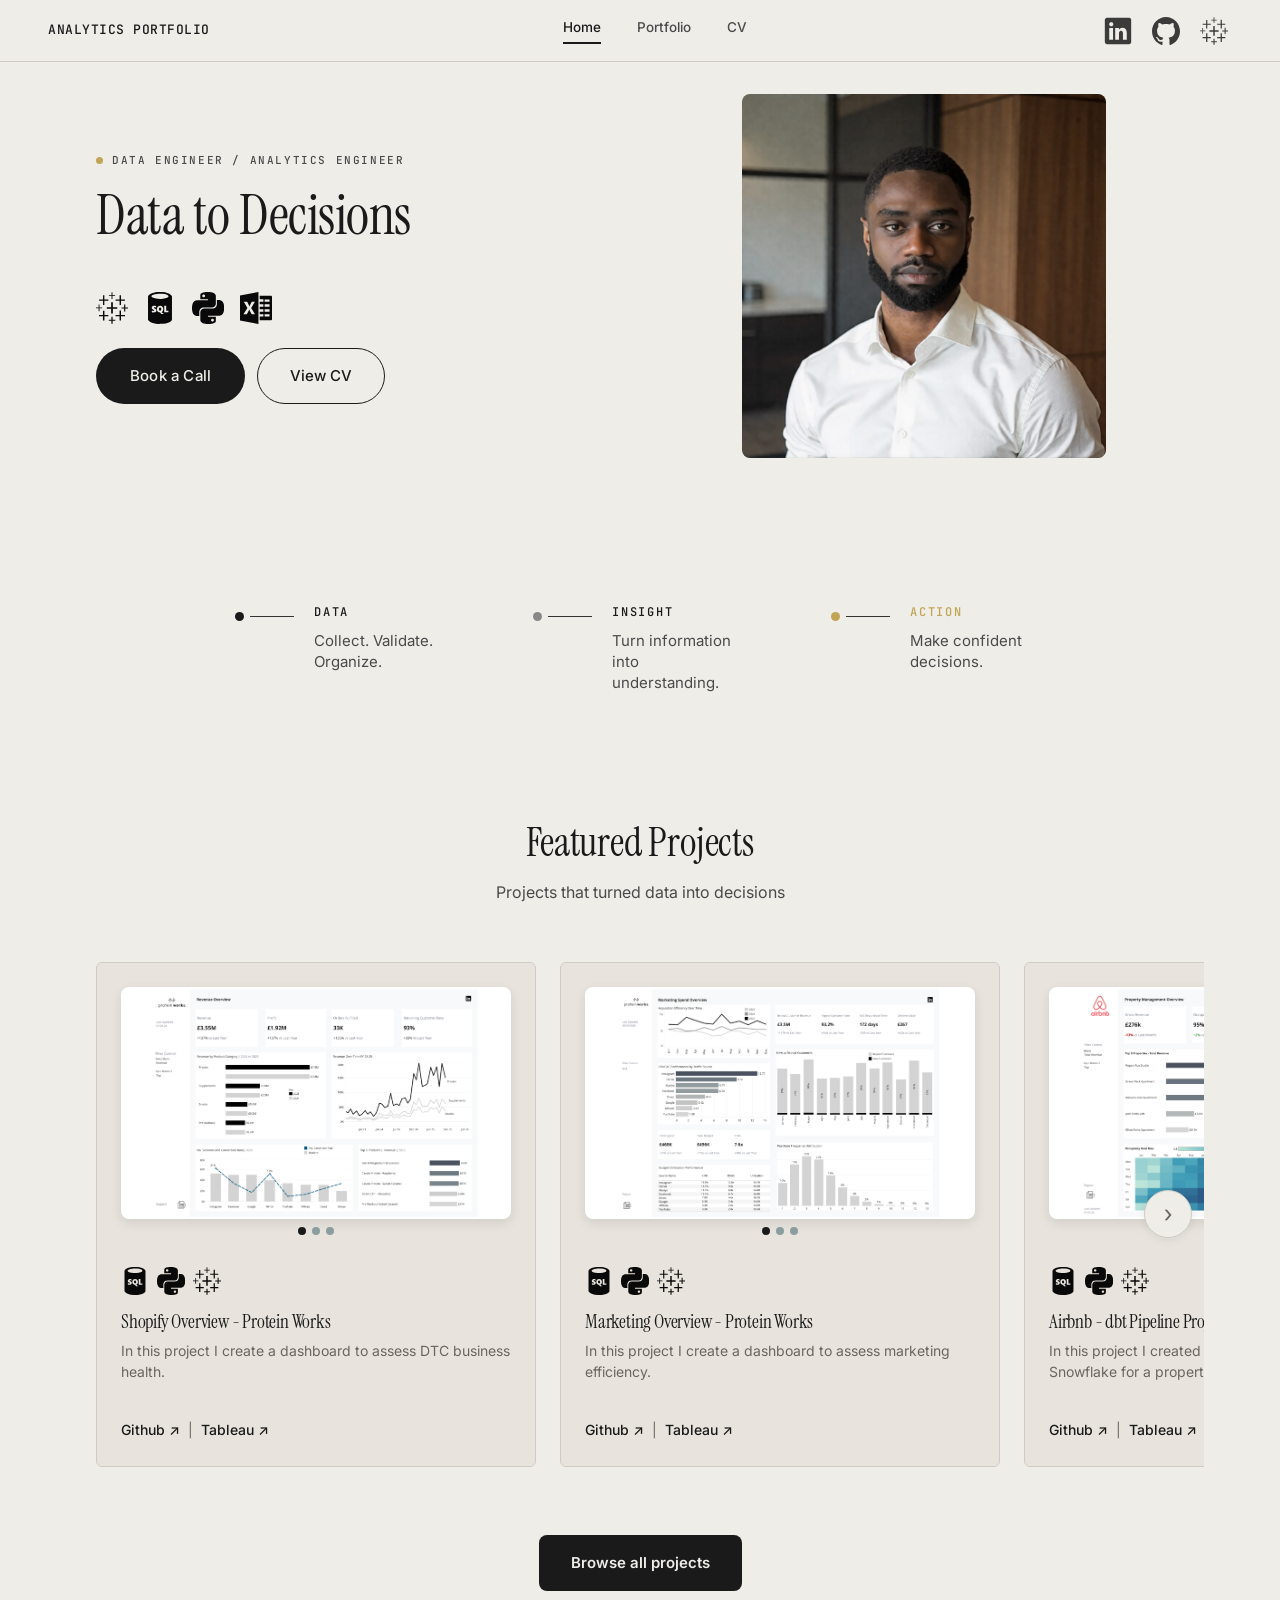
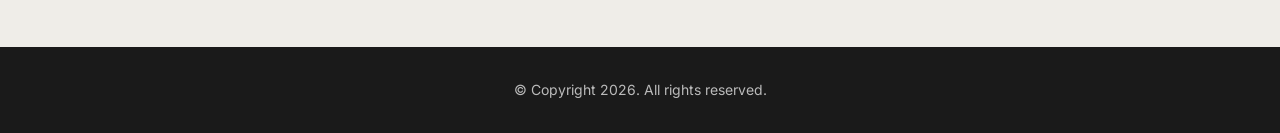
==== commit d4aecaad: "Fix leftover template text in titles and link previews Remove Freelance labels, the Power BI icon an" ====
--- a/index.html
+++ b/index.html
@@ -16,11 +16,11 @@
 
     <!-- SEO: Title & Description -->
     <title>Geoffrey Rwamakuba - Data Engineer</title>
-    <meta name="description" content="Freelance Data Analyst / Analytics Engineer.">
+    <meta name="description" content="Data Engineer / Analytics Engineer.">
 
     <!-- SEO: Open Graph (LinkedIn/Facebook) -->
     <meta property="og:title" content="Geoffrey Rwamakuba">
-    <meta property="og:description" content="Data solutions that connect your metrics to business goals. Tableau, Power BI, SQL expertise.">
+    <meta property="og:description" content="Data Engineer / Analytics Engineer. SQL, Python, dbt, Snowflake and AWS.">
     <meta property="og:image" content="assets/images/og-image.png">
     <meta property="og:type" content="website">
 
@@ -115,7 +115,6 @@
                     <div class="toolstack">
                         <div class="toolstack-icons">
                             <div class="tool-icon"><img src="assets/icons/tools/teal/tableau.svg" alt="Tableau"></div>
-                            <div class="tool-icon"><img src="assets/icons/tools/teal/powerbi.svg" alt="Power BI"></div>
                             <div class="tool-icon"><img src="assets/icons/tools/teal/sql.svg" alt="SQL"></div>
                             <div class="tool-icon"><img src="assets/icons/tools/teal/python.svg" alt="Python"></div>
                             <!-- <div class="tool-icon"><img src="assets/icons/tools/teal/dbt.svg" alt="dbt"></div> -->
